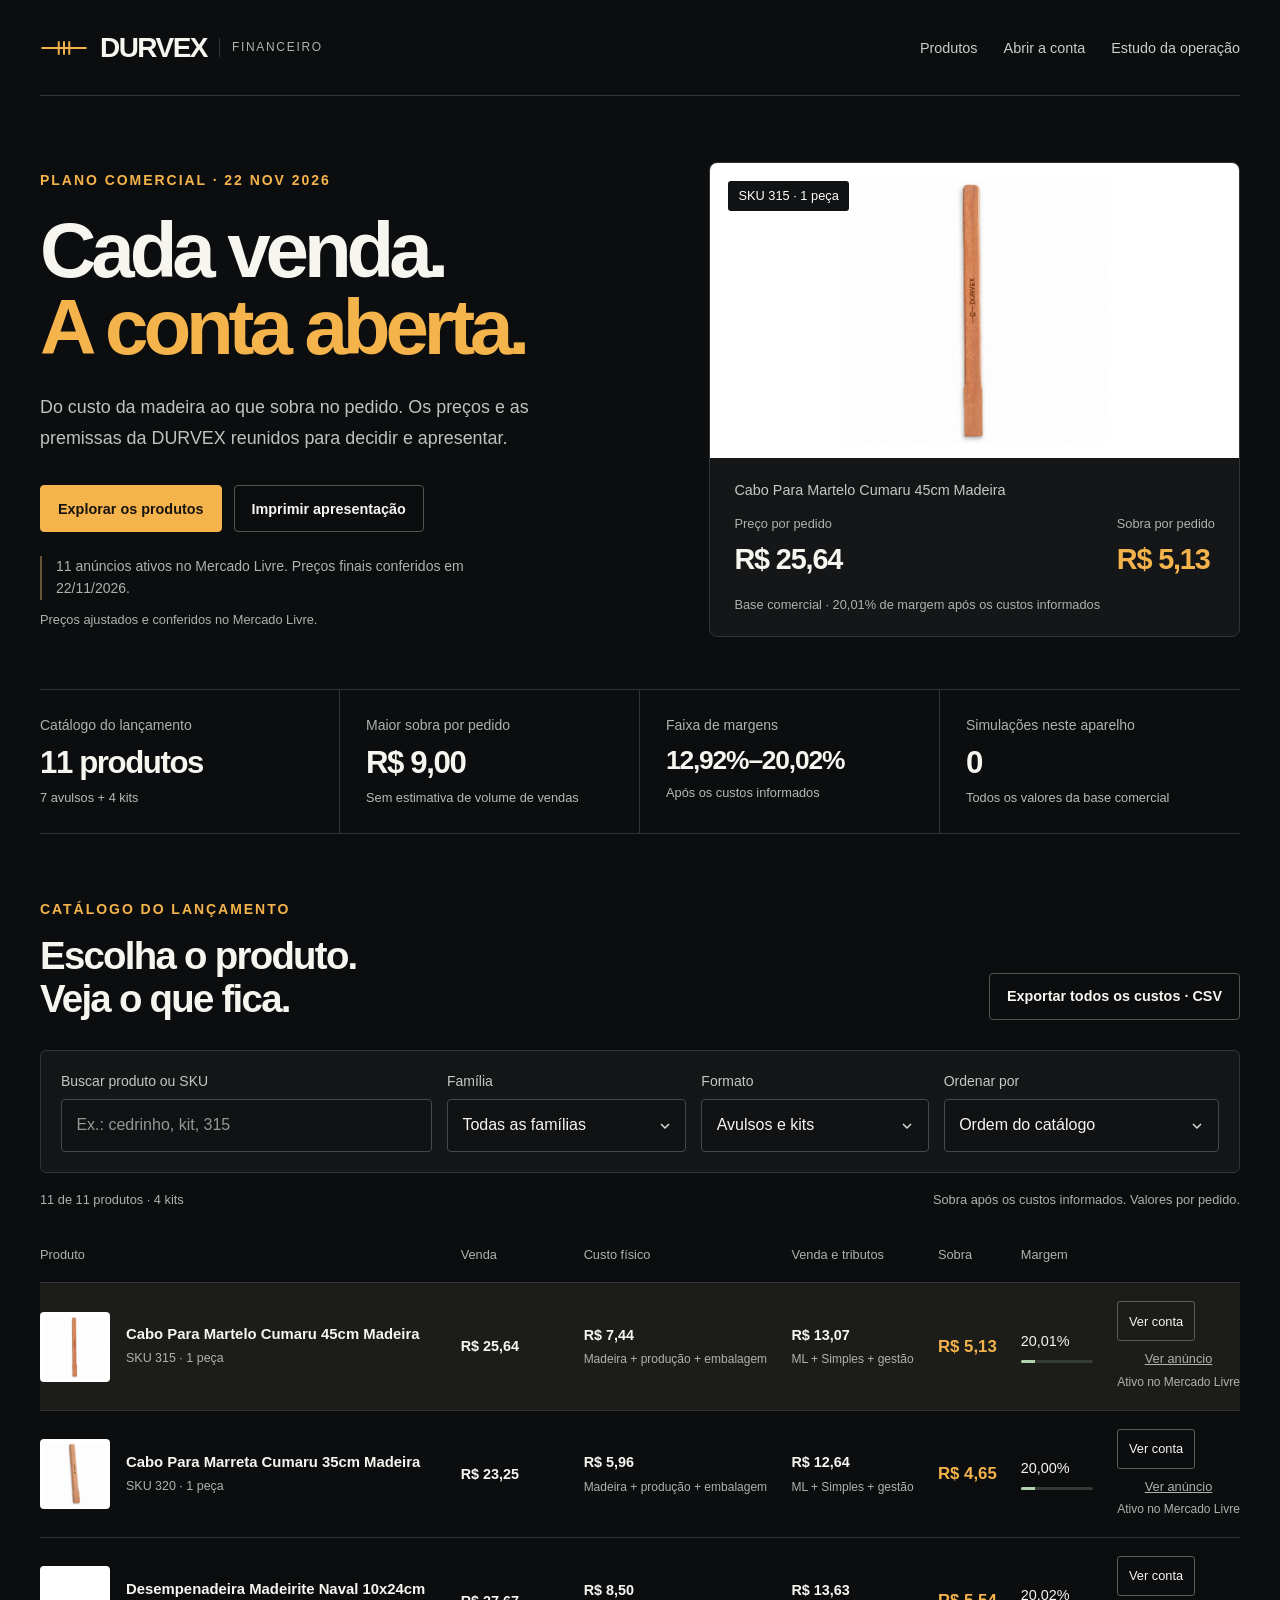
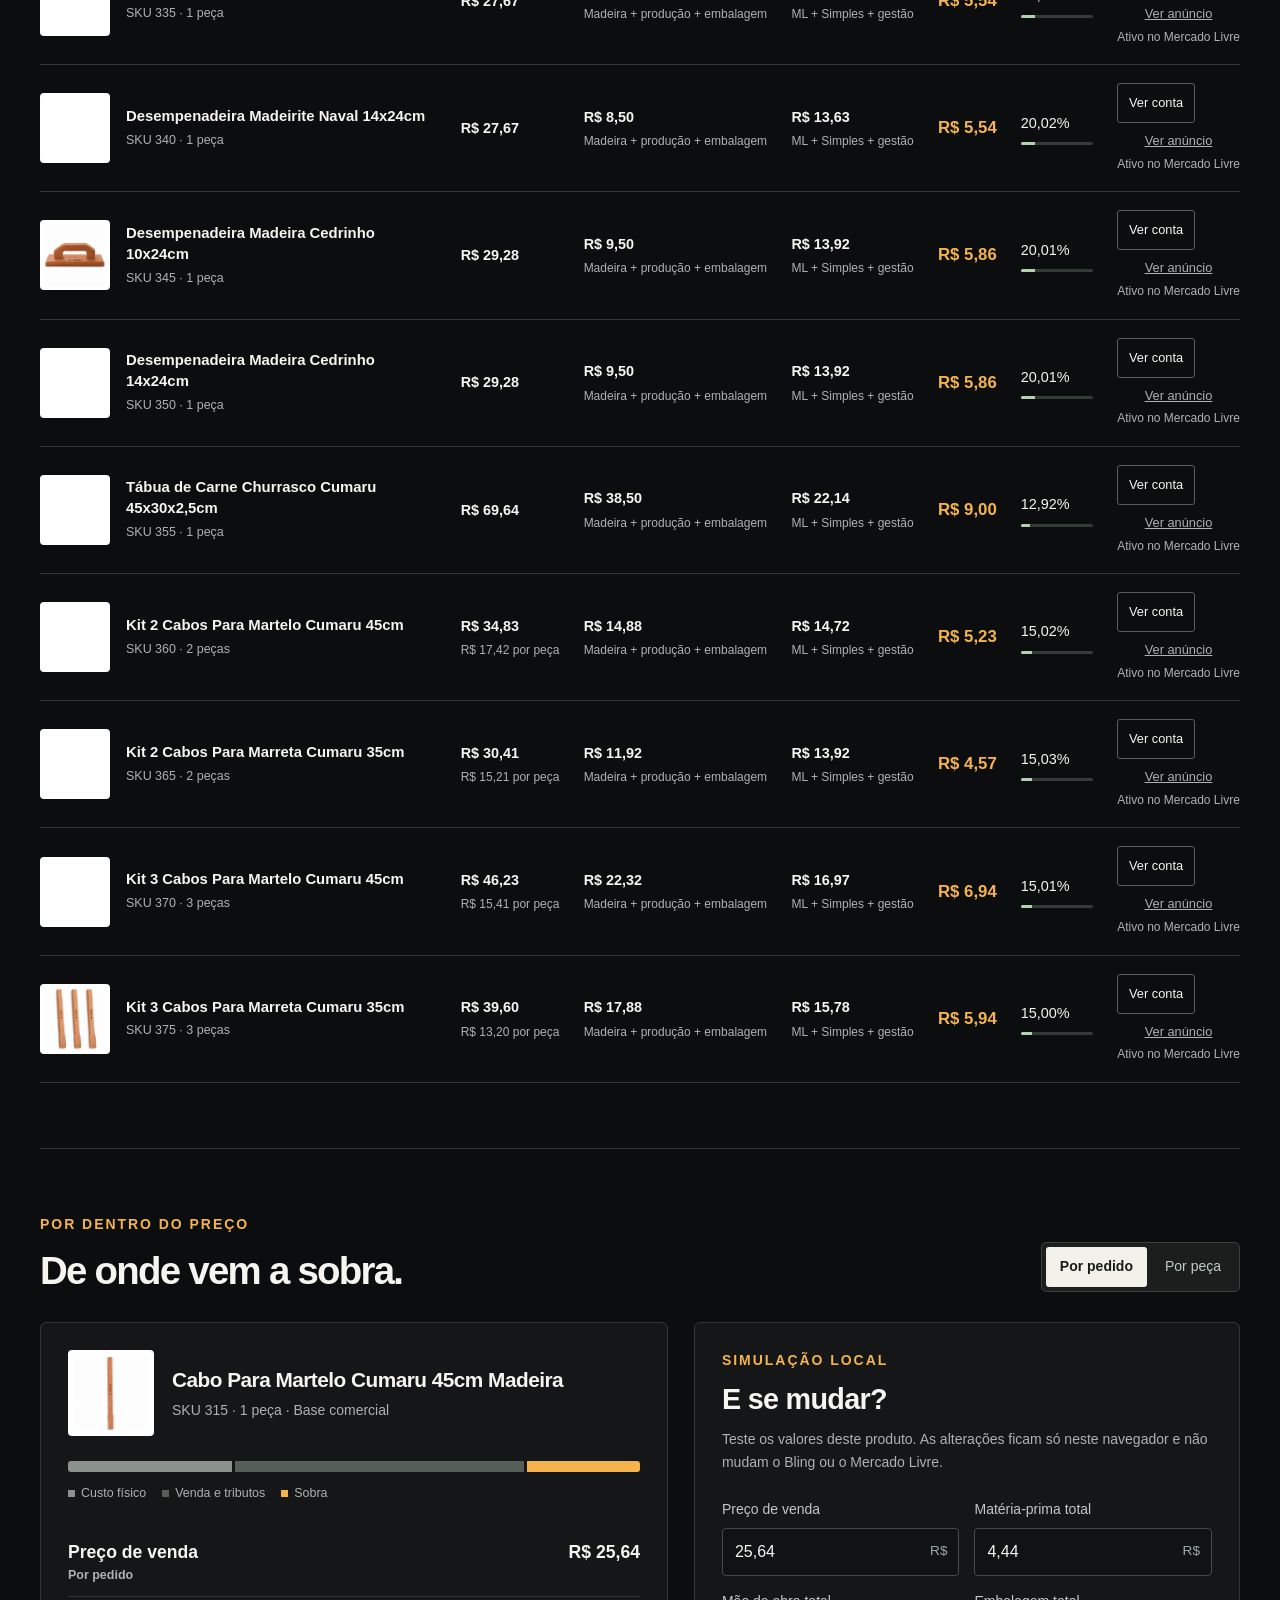
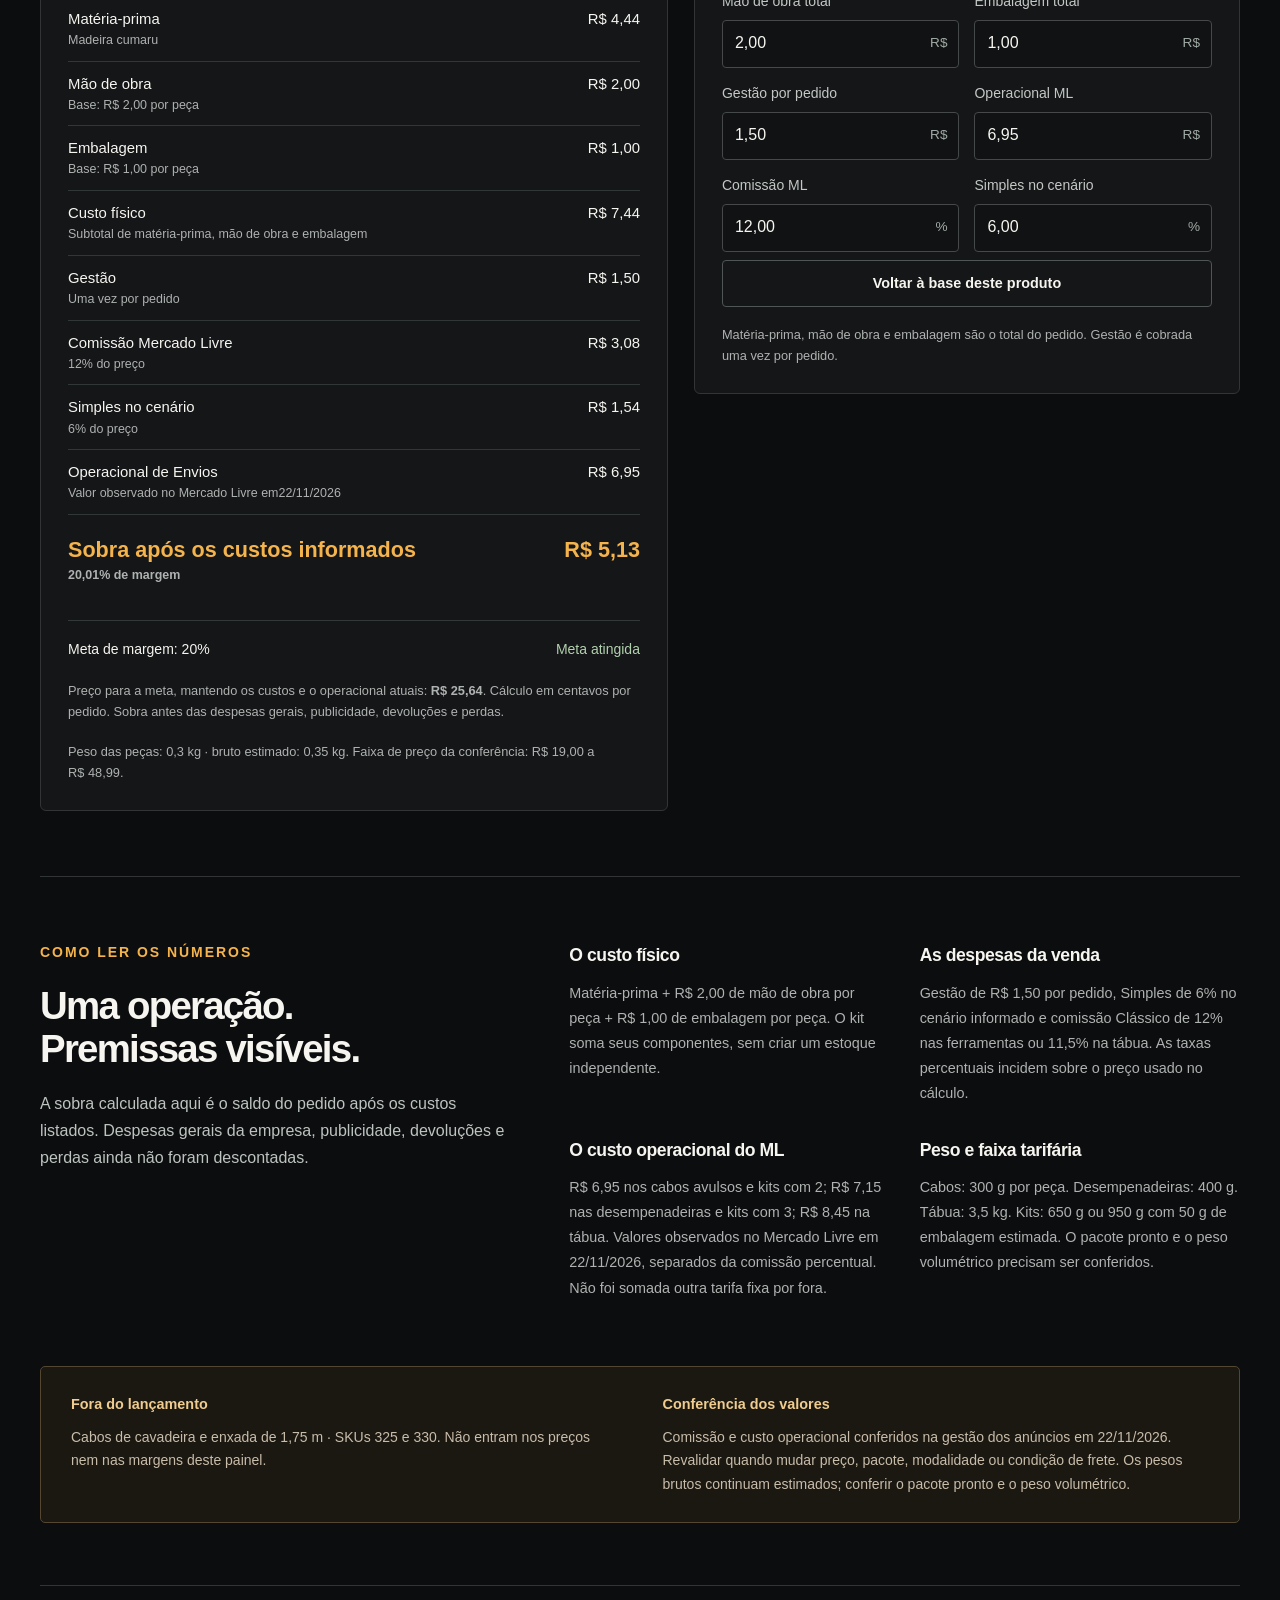
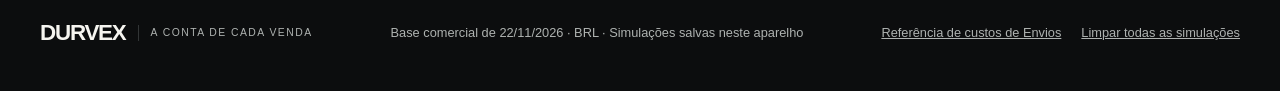
==== financeiro/index.html @ 97f87a41 "Adiciona apresentacao financeira DURVEX com custos e margens" ====
<!doctype html>
<html lang="pt-BR">
<head>
  <meta charset="utf-8">
  <meta name="viewport" content="width=device-width,initial-scale=1">
  <meta name="color-scheme" content="dark">
  <meta name="description" content="Preços, custos e margem por pedido da DURVEX. Compare o catálogo e simule cenários sem alterar os cadastros da operação.">
  <title>DURVEX · A conta de cada venda</title>
  <link rel="stylesheet" href="./financeiro.css">
  <script defer src="./dados.js"></script>
  <script defer src="./modelo.js"></script>
  <script defer src="./app.js"></script>
</head>
<body>
  <a class="skip" href="#catalogo">Ir para os produtos</a>
  <header class="topbar wrap">
    <a class="wordmark" href="./" aria-label="DURVEX, início do financeiro"><svg aria-hidden="true" viewBox="0 0 64 24"><path d="M2 12h60M25 3v18m7-18v18m7-18v18"/></svg>DURVEX<span>FINANCEIRO</span></a>
    <nav aria-label="Navegação"><a href="#catalogo">Produtos</a><a href="#analise">Abrir a conta</a><a href="../">Estudo da operação</a></nav>
  </header>
  <main class="wrap">
    <section class="hero" aria-labelledby="title">
      <div class="hero-copy"><p class="eyebrow">PLANO COMERCIAL · 22 NOV 2026</p><h1 id="title">Cada venda.<br><span>A conta aberta.</span></h1><p class="lead">Do custo da madeira ao que sobra no pedido. Os preços e as premissas da DURVEX reunidos para decidir e apresentar.</p><div class="hero-actions"><a class="button primary" href="#catalogo">Explorar os produtos</a><button class="button" id="print" type="button">Imprimir apresentação</button></div><p class="launch-state" id="launchState">Situação dos anúncios conforme a última conferência da operação.</p><p class="price-state" id="priceState"></p></div>
      <div class="featured" id="featured" aria-label="Resumo do produto selecionado"></div>
    </section>
    <section class="metrics" id="metrics" aria-label="Visão geral do catálogo"></section>
    <section id="catalogo" class="section-block" aria-labelledby="catalog-title">
      <div class="section-heading"><div><p class="eyebrow">CATÁLOGO DO LANÇAMENTO</p><h2 id="catalog-title">Escolha o produto.<br>Veja o que fica.</h2></div><button class="button" type="button" id="export">Exportar todos os custos · CSV</button></div>
      <div class="toolbar"><label class="search-field"><span>Buscar produto ou SKU</span><input type="search" id="search" placeholder="Ex.: cedrinho, kit, 315" autocomplete="off"></label><label><span>Família</span><select id="family"><option value="all">Todas as famílias</option><option value="cabos">Cabos</option><option value="desempenadeiras">Desempenadeiras</option><option value="tabuas">Tábuas</option></select></label><label><span>Formato</span><select id="kind"><option value="all">Avulsos e kits</option><option value="avulso">Avulsos</option><option value="kit2">Kits com 2</option><option value="kit3">Kits com 3</option></select></label><label><span>Ordenar por</span><select id="sort"><option value="sku">Ordem do catálogo</option><option value="profit-desc">Maior sobra por pedido</option><option value="margin-desc">Maior margem</option><option value="price-asc">Menor preço</option><option value="price-desc">Maior preço</option></select></label></div>
      <div class="list-caption"><p id="results" role="status"></p><p>Sobra após os custos informados. Valores por pedido.</p></div>
      <div class="table-wrap"><table class="product-table"><thead><tr><th scope="col">Produto</th><th scope="col">Venda</th><th scope="col">Custo físico</th><th scope="col">Venda e tributos</th><th scope="col">Sobra</th><th scope="col">Margem</th><th scope="col"><span class="sr-only">Ação</span></th></tr></thead><tbody id="productRows"></tbody></table><p class="empty" id="empty" hidden>Nenhum produto com esses filtros. Tente outra busca.</p></div>
    </section>
    <section id="analise" class="section-block analysis" aria-labelledby="analysis-title">
      <div class="section-heading"><div><p class="eyebrow">POR DENTRO DO PREÇO</p><h2 id="analysis-title">De onde vem a sobra.</h2></div><div class="segmented" role="group" aria-label="Base dos valores"><button id="basis-order" type="button" aria-pressed="true" data-basis="pedido">Por pedido</button><button id="basis-unit" type="button" aria-pressed="false" data-basis="peca">Por peça</button></div></div>
      <div class="analysis-grid"><div class="account-panel"><div id="productAnalysis"></div></div><aside class="scenario-panel" aria-labelledby="scenario-title"><div class="scenario-head"><p class="eyebrow">SIMULAÇÃO LOCAL</p><h3 id="scenario-title">E se mudar?</h3><p>Teste os valores deste produto. As alterações ficam só neste navegador e não mudam o Bling ou o Mercado Livre.</p></div><form id="scenarioForm" novalidate><div class="field-grid" id="scenarioFields"></div><p class="form-message" id="formMessage" role="status"></p><button type="button" class="button full" id="resetProduct">Voltar à base deste produto</button></form><p class="scenario-foot">Matéria-prima, mão de obra e embalagem são o total do pedido. Gestão é cobrada uma vez por pedido.</p></aside></div>
    </section>
    <section class="section-block assumptions" aria-labelledby="premissas-title"><div><p class="eyebrow">COMO LER OS NÚMEROS</p><h2 id="premissas-title">Uma operação.<br>Premissas visíveis.</h2><p class="lead small-lead">A sobra calculada aqui é o saldo do pedido após os custos listados. Despesas gerais da empresa, publicidade, devoluções e perdas ainda não foram descontadas.</p></div><div class="notes-grid"><article><h3>O custo físico</h3><p>Matéria-prima + R$ 2,00 de mão de obra por peça + R$ 1,00 de embalagem por peça. O kit soma seus componentes, sem criar um estoque independente.</p></article><article><h3>As despesas da venda</h3><p>Gestão de R$ 1,50 por pedido, Simples de 6% no cenário informado e comissão Clássico de 12% nas ferramentas ou 11,5% na tábua. As taxas percentuais incidem sobre o preço usado no cálculo.</p></article><article><h3>O custo operacional do ML</h3><p id="operationalNote">R$ 7,15 nos itens leves e kits; R$ 9,75 na tábua. São valores do cenário de precificação, não uma cotação do anúncio em tempo real. Não foi somada outra tarifa fixa histórica por fora.</p></article><article><h3>Peso e faixa tarifária</h3><p>Cabos: 300 g por peça. Desempenadeiras: 400 g. Tábua: 3,5 kg. Kits: 650 g ou 950 g com 50 g de embalagem estimada. O pacote pronto e o peso volumétrico precisam ser conferidos.</p></article></div></section>
    <section class="scope-note"><div><strong>Fora do lançamento</strong><p>Cabos de cavadeira e enxada de 1,75 m · SKUs 325 e 330. Não entram nos preços nem nas margens deste painel.</p></div><div><strong>Conferência dos valores</strong><p id="feeCheckNote">Substituir as premissas de comissão e Envios pelos valores efetivamente mostrados em cada anúncio. A base dos avulsos leves mantém a faixa conservadora de 0,5 a 1 kg.</p></div></section>
    <section class="print-only"><h2>Custos completos por pedido</h2><p id="printSubtitle"></p><div id="printTable"></div><p>Simples 6% é premissa da operação. Comissões e custo operacional dependem da categoria, preço, peso e modalidade reais. Sobra antes de despesas gerais, Ads, devoluções e perdas. Sem projeção de volume de vendas.</p></section>
    <footer class="footer"><div class="wordmark">DURVEX <span>A CONTA DE CADA VENDA</span></div><p>Base comercial de 22/11/2026 · BRL · Simulações salvas neste aparelho</p><div><a href="https://www.mercadolivre.com.br/ajuda/custos-envio-reputacao-verde-sem-reputacao_48392" target="_blank" rel="noopener noreferrer">Referência de custos de Envios</a><button type="button" id="resetAll">Limpar todas as simulações</button></div></footer>
  </main>
  <div class="toast" id="toast" role="status"></div>
  <noscript><p class="noscript">Ative o JavaScript para explorar a conta dos produtos. A base também está disponível em <a href="./dados.json">dados.json</a>.</p></noscript>
</body>
</html>
---- financeiro/financeiro.css ----
@charset "UTF-8";
:root{color-scheme:dark;--bg:#0c0d0e;--panel:#141617;--panel-2:#1b1d1e;--line:#323536;--muted:#aeb2b0;--text:#f6f5f0;--amber:#f5b34c;--green:#b2d1ae;--red:#f3a49a;font-family:Inter,Aptos,"Segoe UI",sans-serif;font-size:16px;font-synthesis:none;scroll-behavior:smooth;scroll-padding-top:28px}*{box-sizing:border-box}body{margin:0;background:var(--bg);color:var(--text);line-height:1.55}button,input,select{font:inherit}button,a,input,select{touch-action:manipulation}button,a{ -webkit-tap-highlight-color:transparent}button{cursor:pointer}a{color:inherit}button:focus-visible,a:focus-visible,input:focus-visible,select:focus-visible{outline:3px solid var(--amber);outline-offset:4px}button:disabled{opacity:.5;cursor:default}img{max-width:100%;display:block}h1,h2,h3,p{margin:0}h2{font-size:clamp(1.8rem,3vw,2.9rem);font-weight:600;line-height:1.12;letter-spacing:-.045em}h3{font-size:1.1rem;font-weight:600;letter-spacing:-.025em}button{border:0;color:inherit}input,select{min-width:0;width:100%;border:1px solid #45494a;background:#101213;border-radius:4px;color:var(--text);padding:.8rem .9rem;min-height:48px}input::placeholder{color:#929997}select{appearance:none;background-image:url("data:image/svg+xml,%3Csvg xmlns='http://www.w3.org/2000/svg' viewBox='0 0 16 16'%3E%3Cpath d='m4 6 4 4 4-4' fill='none' stroke='%23d9dcda' stroke-width='1.5'/%3E%3C/svg%3E");background-position:right .8rem center;background-size:16px;background-repeat:no-repeat;padding-right:2.2rem}input[aria-invalid=true]{border-color:var(--red)}label>span{display:block;font-size:.875rem;color:#c3c8c5;margin-bottom:.45rem}.wrap{width:min(1320px,calc(100% - 80px));margin-inline:auto}.topbar{display:flex;align-items:center;justify-content:space-between;gap:30px;padding:26px 0;border-bottom:1px solid var(--line)}.wordmark{display:flex;align-items:center;gap:12px;font-size:1.75rem;font-weight:800;letter-spacing:-.055em;text-decoration:none;white-space:nowrap}.wordmark svg{width:48px;height:24px;fill:none;stroke:var(--amber);stroke-width:2.6}.wordmark>span{font-size:.75rem;letter-spacing:.14em;font-weight:500;color:var(--muted);padding-left:12px;border-left:1px solid var(--line)}nav{display:flex;gap:26px}nav a{font-size:.9rem;text-decoration:none;color:#c9cecb}nav a:hover{color:var(--amber)}.hero{display:grid;grid-template-columns:1.13fr 1fr;gap:70px;align-items:center;padding:66px 0 52px}.eyebrow{font-size:.875rem;letter-spacing:.14em;font-weight:600;color:var(--amber);margin-bottom:20px}h1{font-size:clamp(3.3rem,6.1vw,5.25rem);letter-spacing:-.065em;line-height:.99;font-weight:600}h1 span{color:var(--amber)}.lead{font-size:1.12rem;line-height:1.7;color:#bdc4c0;max-width:540px;margin-top:26px}.hero-actions{display:flex;gap:12px;flex-wrap:wrap;margin-top:32px}.button{display:inline-flex;justify-content:center;align-items:center;gap:8px;min-height:47px;padding:11px 17px;background:transparent;color:var(--text);border:1px solid #505654;border-radius:4px;text-decoration:none;font-size:.9rem;font-weight:600;text-align:center}.button:hover{background:#252a28;border-color:#8b9690}.button.primary{color:#181510;background:var(--amber);border-color:var(--amber)}.button.primary:hover{background:#ffc76f}.button.full{width:100%}.launch-state{font-size:.875rem;color:var(--muted);max-width:490px;margin-top:24px;padding-left:14px;border-left:2px solid #665338}.featured{position:relative;min-width:0;background:var(--panel);border:1px solid var(--line);border-radius:8px;overflow:hidden}.feature-picture{height:295px;background:#fff;display:flex;justify-content:center;position:relative}.feature-picture img{width:100%;height:100%;object-fit:contain;padding:15px}.feature-badge{position:absolute;left:18px;top:18px;z-index:1;background:#101213;color:#fff;padding:5px 10px;font-size:.8rem;border-radius:3px}.feature-caption{padding:21px 24px}.feature-caption>p{font-size:.9rem;color:#c3cac6;margin-bottom:12px}.feature-amounts{display:flex;align-items:end;justify-content:space-between;gap:15px}.feature-amounts span{display:block;font-size:.8rem;color:var(--muted);margin-bottom:3px}.feature-amounts strong{font-size:1.8rem;letter-spacing:-.04em;font-weight:600;font-variant-numeric:tabular-nums}.feature-amounts .accent{color:var(--amber)}.feature-caption .mini-copy{margin-top:14px;margin-bottom:0;font-size:.8rem;color:var(--muted)}.metrics{display:grid;grid-template-columns:repeat(4,1fr);border-block:1px solid var(--line)}.metric{padding:25px 26px;border-right:1px solid var(--line)}.metric:first-child{padding-left:0}.metric:last-child{border:0}.metric-label{font-size:.875rem;color:var(--muted);margin-bottom:9px}.metric-value{font-size:1.95rem;font-weight:550;line-height:1.1;letter-spacing:-.045em;font-variant-numeric:tabular-nums}.metric-note{font-size:.8rem;color:#b4bcb7;margin-top:8px}.section-block{padding:65px 0}.section-heading{display:flex;justify-content:space-between;align-items:end;gap:25px;margin-bottom:30px}.section-heading .eyebrow{margin-bottom:13px}.toolbar{display:grid;grid-template-columns:1.55fr 1fr .95fr 1.15fr;gap:15px;padding:20px;background:var(--panel);border:1px solid var(--line);border-radius:6px}.list-caption{display:flex;justify-content:space-between;gap:20px;font-size:.8rem;color:var(--muted);padding:17px 0}.product-table{width:100%;border-collapse:collapse;text-align:left;font-size:.9rem}.product-table thead{color:var(--muted);font-weight:500;font-size:.8rem}.product-table th,.product-table td{padding:18px 12px;border-bottom:1px solid var(--line);font-weight:400;vertical-align:middle}.product-table th:first-child,.product-table td:first-child{padding-left:0}.product-table td:last-child,.product-table th:last-child{padding-right:0}.product-table tbody tr{transition:background .15s}.product-table tbody tr.selected{background:#1c1d18}.product-table tbody tr:hover{background:#1b1e1d}.product-cell{display:flex;align-items:center;gap:16px;min-width:245px}.product-thumb{width:70px;height:70px;flex:0 0 70px;background:white;border-radius:4px;object-fit:contain;padding:4px}.product-name{font-weight:550;line-height:1.4;max-width:310px;font-size:.93rem}.meta{font-size:.78rem;color:var(--muted);margin-top:4px}.tag{display:inline-block;color:var(--amber);font-size:.72rem;letter-spacing:.04em;background:#3a2d18;padding:1px 5px;border-radius:2px;margin-left:5px}.money{white-space:nowrap;font-variant-numeric:tabular-nums;font-weight:550}.value-note{display:block;color:var(--muted);font-size:.75rem;margin-top:4px;white-space:nowrap}.profit{color:var(--amber);font-size:1.05rem;font-weight:650}.negative{color:var(--red)!important}.margin-value{font-variant-numeric:tabular-nums}.margin-track{width:72px;height:3px;background:#343a36;margin-top:8px;border-radius:5px;overflow:hidden}.margin-track i{display:block;height:100%;background:var(--green)}.row-button{padding:8px 11px;min-height:40px;background:transparent;border:1px solid #56605a;border-radius:3px;font-size:.8rem;white-space:nowrap}.row-button:hover{color:var(--amber);border-color:var(--amber)}.empty{text-align:center;color:var(--muted);padding:50px}.analysis{border-top:1px solid var(--line)}.segmented{display:flex;gap:4px;background:#1b1e1d;border:1px solid #39413c;padding:4px;border-radius:5px}.segmented button{padding:9px 14px;background:transparent;border-radius:3px;color:#c2cbc4;font-size:.875rem}.segmented button[aria-pressed=true]{background:#f2f1e9;color:#181b18;font-weight:650}.analysis-grid{display:grid;grid-template-columns:1.15fr 1fr;gap:26px;align-items:start}.account-panel,.scenario-panel{border:1px solid var(--line);border-radius:6px;background:var(--panel);padding:27px;min-width:0}.analysis-product{display:flex;gap:18px;align-items:center;margin-bottom:25px}.analysis-product img{width:86px;height:86px;object-fit:contain;padding:5px;background:white;border-radius:4px;flex:0 0 86px}.analysis-product h3{font-size:1.3rem}.analysis-product .meta{font-size:.875rem}.cash-bar{display:flex;gap:3px;overflow:hidden;height:11px;border-radius:3px;margin:22px 0 12px}.cash-bar>i{display:block;min-width:0}.cash-legend{display:flex;flex-wrap:wrap;gap:16px;color:var(--muted);font-size:.78rem;margin-bottom:25px}.cash-legend span::before{content:"";display:inline-block;width:7px;height:7px;background:var(--legend);margin-right:6px}.ledger{width:100%;border-collapse:collapse;font-size:.93rem}.ledger th,.ledger td{border-bottom:1px solid #303735;padding:11px 0;text-align:left;font-weight:400;vertical-align:top}.ledger td{text-align:right;font-variant-numeric:tabular-nums;white-space:nowrap;padding-left:16px}.ledger small{display:block;color:var(--muted);font-size:.78rem;line-height:1.5}.ledger .ledger-total th,.ledger .ledger-total td{font-size:1.35rem;font-weight:600;color:var(--amber);padding-top:18px;border:0}.ledger .ledger-price th,.ledger .ledger-price td{font-weight:650;font-size:1.1rem}.account-foot{font-size:.8rem;line-height:1.65;color:var(--muted);margin-top:19px}.target-row{display:flex;gap:10px;justify-content:space-between;align-items:center;border-top:1px solid #323936;margin-top:24px;padding-top:18px;font-size:.875rem}.target-status{color:var(--green)}.scenario-head>p:not(.eyebrow){font-size:.875rem;color:var(--muted);line-height:1.65;margin-top:12px}.scenario-head h3{font-size:1.8rem;line-height:1.1}.scenario-head .eyebrow{margin-bottom:13px}.field-grid{display:grid;grid-template-columns:1fr 1fr;gap:15px;margin-top:25px}.field-grid input{padding:.65rem .75rem;font-variant-numeric:tabular-nums}.field-unit{position:relative}.field-unit b{position:absolute;right:12px;top:12px;color:#a1aba5;font-size:.85rem;font-weight:400;pointer-events:none}.field-unit input{padding-right:35px}.form-message{font-size:.8rem;color:var(--amber);margin:16px 0;line-height:1.65}.form-message:empty{margin:8px 0}.scenario-foot{font-size:.8rem;color:var(--muted);line-height:1.65;margin-top:17px}.assumptions{display:grid;grid-template-columns:.9fr 1.3fr;gap:65px;border-top:1px solid var(--line)}.small-lead{font-size:1rem;margin-top:20px}.notes-grid{display:grid;grid-template-columns:1fr 1fr;gap:30px}.notes-grid p{color:var(--muted);font-size:.9rem;line-height:1.75;margin-top:11px}.scope-note{display:grid;grid-template-columns:1fr 1fr;gap:45px;padding:25px 30px;border:1px solid #544731;border-radius:5px;background:#1b1811}.scope-note strong{font-size:.9rem;color:#f0cc8e;font-weight:600}.scope-note p{font-size:.875rem;color:#c8bcaa;line-height:1.7;margin-top:9px}.footer{border-top:1px solid var(--line);margin-top:62px;padding:30px 0 40px;color:var(--muted);font-size:.8rem;display:flex;flex-wrap:wrap;align-items:center;justify-content:space-between;gap:20px}.footer .wordmark{font-size:1.4rem;color:var(--text)}.footer .wordmark span{font-size:.65rem}.footer>div:last-child{display:flex;gap:20px}.footer button{background:transparent;color:var(--muted);text-decoration:underline;font-size:.8rem;padding:0}.footer a:hover,.footer button:hover{color:var(--text)}.toast{position:fixed;bottom:25px;left:50%;transform:translateX(-50%);padding:12px 18px;background:#f1e7d2;color:#221c12;border-radius:5px;box-shadow:0 5px 30px #0005;font-size:.875rem;max-width:min(500px,90vw);z-index:30;opacity:0;pointer-events:none;transition:opacity .2s}.toast.visible{opacity:1}.sr-only,.skip{position:absolute;width:1px;height:1px;padding:0;overflow:hidden;clip:rect(0,0,0,0);white-space:nowrap}.skip:focus{position:fixed;top:10px;left:10px;clip:auto;width:auto;height:auto;padding:12px 18px;background:var(--amber);color:black;z-index:50}.print-only{display:none}.noscript{padding:25px;background:#392d17;color:white}html.presentation .hero-copy h1{font-size:5rem}[hidden]{display:none!important}
@media(min-width:1600px){.hero{gap:110px}}
@media screen and (min-width:761px){.table-wrap{overflow-x:auto}.product-table{min-width:940px}}
@media screen{.metric-value{overflow-wrap:anywhere}.metric:nth-child(3) .metric-value{font-size:clamp(1.15rem,2.4vw,1.65rem)}}
@media(max-width:1050px){.wrap{width:calc(100% - 40px)}.topbar nav{gap:16px}.hero{gap:35px;padding-top:45px}.hero h1{font-size:3.8rem}.toolbar{grid-template-columns:1.4fr 1fr 1fr}.toolbar label:last-child{grid-column:1/-1}.product-table th,.product-table td{padding:16px 8px}.product-cell{gap:10px;min-width:210px}.product-thumb{width:56px;height:56px;flex-basis:56px}.product-name{font-size:.85rem}.account-panel,.scenario-panel{padding:21px}.assumptions{gap:35px}.notes-grid{gap:24px}.footer .wordmark span{display:none}}
@media(max-width:760px){.wrap{width:calc(100% - 28px)}.topbar{align-items:start;padding:20px 0;gap:16px}.wordmark{font-size:1.5rem;gap:8px}.wordmark svg{width:35px}.wordmark>span{display:none}.topbar nav{flex-direction:column;gap:5px;text-align:right}.topbar nav a{font-size:.8rem}.topbar nav a:first-child{display:none}.hero{grid-template-columns:1fr;gap:30px;padding:36px 0}.hero h1{font-size:clamp(2.6rem,11vw,3.6rem)}.hero .eyebrow{font-size:.8rem}.lead{font-size:1rem;max-width:600px}.hero-actions{margin-top:23px}.launch-state{margin-top:20px}.feature-picture{height:245px}.feature-caption{padding:18px 20px}.metrics{grid-template-columns:1fr 1fr}.metric{padding:20px 15px!important;border-bottom:1px solid var(--line)}.metric:nth-child(2){border-right:0}.metric:nth-child(3),.metric:nth-child(4){border-bottom:0}.metric-value{font-size:1.6rem}.metric-label{font-size:.8rem}.section-block{padding:43px 0}.section-heading{align-items:start;flex-direction:column;gap:20px}.section-heading h2{font-size:2rem}.section-heading .button{width:100%}.toolbar{grid-template-columns:1fr 1fr;gap:12px;padding:14px}.toolbar .search-field{grid-column:1/-1}.toolbar label:last-child{grid-column:auto}.toolbar select{font-size:.875rem}.list-caption{flex-direction:column;gap:4px}.product-table,.product-table tbody{display:block}.product-table thead{position:absolute;width:1px;height:1px;overflow:hidden;clip:rect(0,0,0,0)}.product-table tr{display:grid;grid-template-columns:repeat(2,minmax(0,1fr));gap:14px 18px;padding:18px;border:1px solid var(--line);border-radius:5px;margin-bottom:14px;background:var(--panel)}.product-table tr.selected{border-color:#9b7d46}.product-table th,.product-table td{display:block;padding:0!important;border:0;text-align:left}.product-table th:first-child,.product-table td:last-child{grid-column:1/-1}.product-table td::before{content:attr(data-label);display:block;font-size:.78rem;color:var(--muted);margin-bottom:3px}.product-table td:last-child::before{display:none}.product-cell{gap:14px;min-width:0}.product-thumb{width:68px;height:68px;flex-basis:68px}.product-name{max-width:none;font-size:.95rem}.row-button{width:100%;min-height:43px;font-size:.875rem}.profit{font-size:1.15rem}.margin-track{width:90px}.value-note{white-space:normal}.analysis-grid{grid-template-columns:1fr;gap:20px}.analysis .section-heading{gap:20px}.analysis .segmented{width:100%}.segmented button{flex:1}.analysis-product h3{font-size:1.15rem}.analysis-product img{width:72px;height:72px;flex-basis:72px}.account-panel,.scenario-panel{padding:20px}.ledger{font-size:.875rem}.ledger small{font-size:.75rem}.ledger .ledger-total th,.ledger .ledger-total td{font-size:1.25rem}.target-row{align-items:start}.assumptions{grid-template-columns:1fr;gap:32px}.notes-grid{grid-template-columns:1fr;gap:25px}.scope-note{grid-template-columns:1fr;gap:22px;padding:20px}.footer{margin-top:43px;align-items:start;flex-direction:column}.footer>div:last-child{flex-direction:column;align-items:start;gap:12px}.footer .wordmark span{display:block}.footer .wordmark{font-size:1.3rem}.field-grid{gap:14px}.field-grid label>span{font-size:.8rem}input{font-size:16px}}
@media(prefers-reduced-motion:reduce){:root{scroll-behavior:auto}*,*::before,*::after{transition:none!important}}
@media print{@page{size:A4 landscape;margin:12mm}*{-webkit-print-color-adjust:exact;print-color-adjust:exact}body{color:#161a16;background:white;font-size:11pt}.wrap{width:100%}.topbar{padding:0 0 12px;border-color:#bbb}.topbar nav,.hero-actions,.toolbar,.product-table,.list-caption,.table-wrap,.scenario-panel,.analysis,.toast,.footer>div:last-child{display:none!important}.wordmark{color:#111}.wordmark>span{display:block;color:#555}.hero{grid-template-columns:1fr;padding:22px 0;gap:0}.hero h1{font-size:38pt;color:#111}.hero h1 span{color:#98601b}.hero .lead{font-size:12pt;max-width:none;margin-top:12px}.hero .featured{display:none}.eyebrow{color:#865411;font-size:9pt;margin-bottom:10px}.launch-state{font-size:9pt;color:#333;max-width:none;margin-top:12px}.metrics{margin-bottom:18px;border-color:#aaa}.metric{padding:13px 16px!important;border-color:#aaa}.metric-value{font-size:19pt;color:#111}.metric-label,.metric-note{color:#444;font-size:9pt}.section-block{padding:15px 0}.section-heading{margin:0}.section-heading h2{font-size:20pt}.section-heading .eyebrow{margin-bottom:7px}#catalogo .section-heading{display:none}.assumptions{display:block;border:0;padding:20px 0;break-before:page}.assumptions h2{font-size:22pt}.assumptions .lead{font-size:11pt;color:#333;max-width:none}.notes-grid{margin-top:18px;display:grid;grid-template-columns:1fr 1fr;gap:18px 35px}.notes-grid p{font-size:10pt;color:#333}.notes-grid h3{font-size:11pt}.scope-note{background:white;border-color:#aaa;padding:15px;gap:25px}.scope-note strong{color:#111}.scope-note p{color:#444;font-size:10pt}.print-only{display:block;break-before:page;margin:15px 0}.print-only h2{font-size:20pt;margin-bottom:10px}.print-only p{font-size:9pt;color:#444;margin:9px 0}.print-only table{width:100%;border-collapse:collapse;font-size:8.5pt}.print-only th,.print-only td{padding:9px 5px;border-bottom:1px solid #bbb;text-align:right;font-variant-numeric:tabular-nums}.print-only th:first-child,.print-only td:first-child{text-align:left}.print-only thead{background:#ecebe7}.print-only tr{break-inside:avoid}.footer{margin-top:20px;padding:15px 0;color:#444;border-color:#aaa}.footer .wordmark{color:#111}.footer .wordmark span{color:#444}}

.listing-link{display:block;text-align:center;font-size:.8rem;color:var(--muted);margin-top:8px}.listing-link:hover{color:var(--amber)}
@media print{.listing-link{display:none}}

.listing-state{display:block;color:var(--muted);font-size:.75rem;line-height:1.45;text-align:center;margin-top:5px}

.price-state{font-size:.8rem;color:var(--muted);margin-top:10px;max-width:490px}
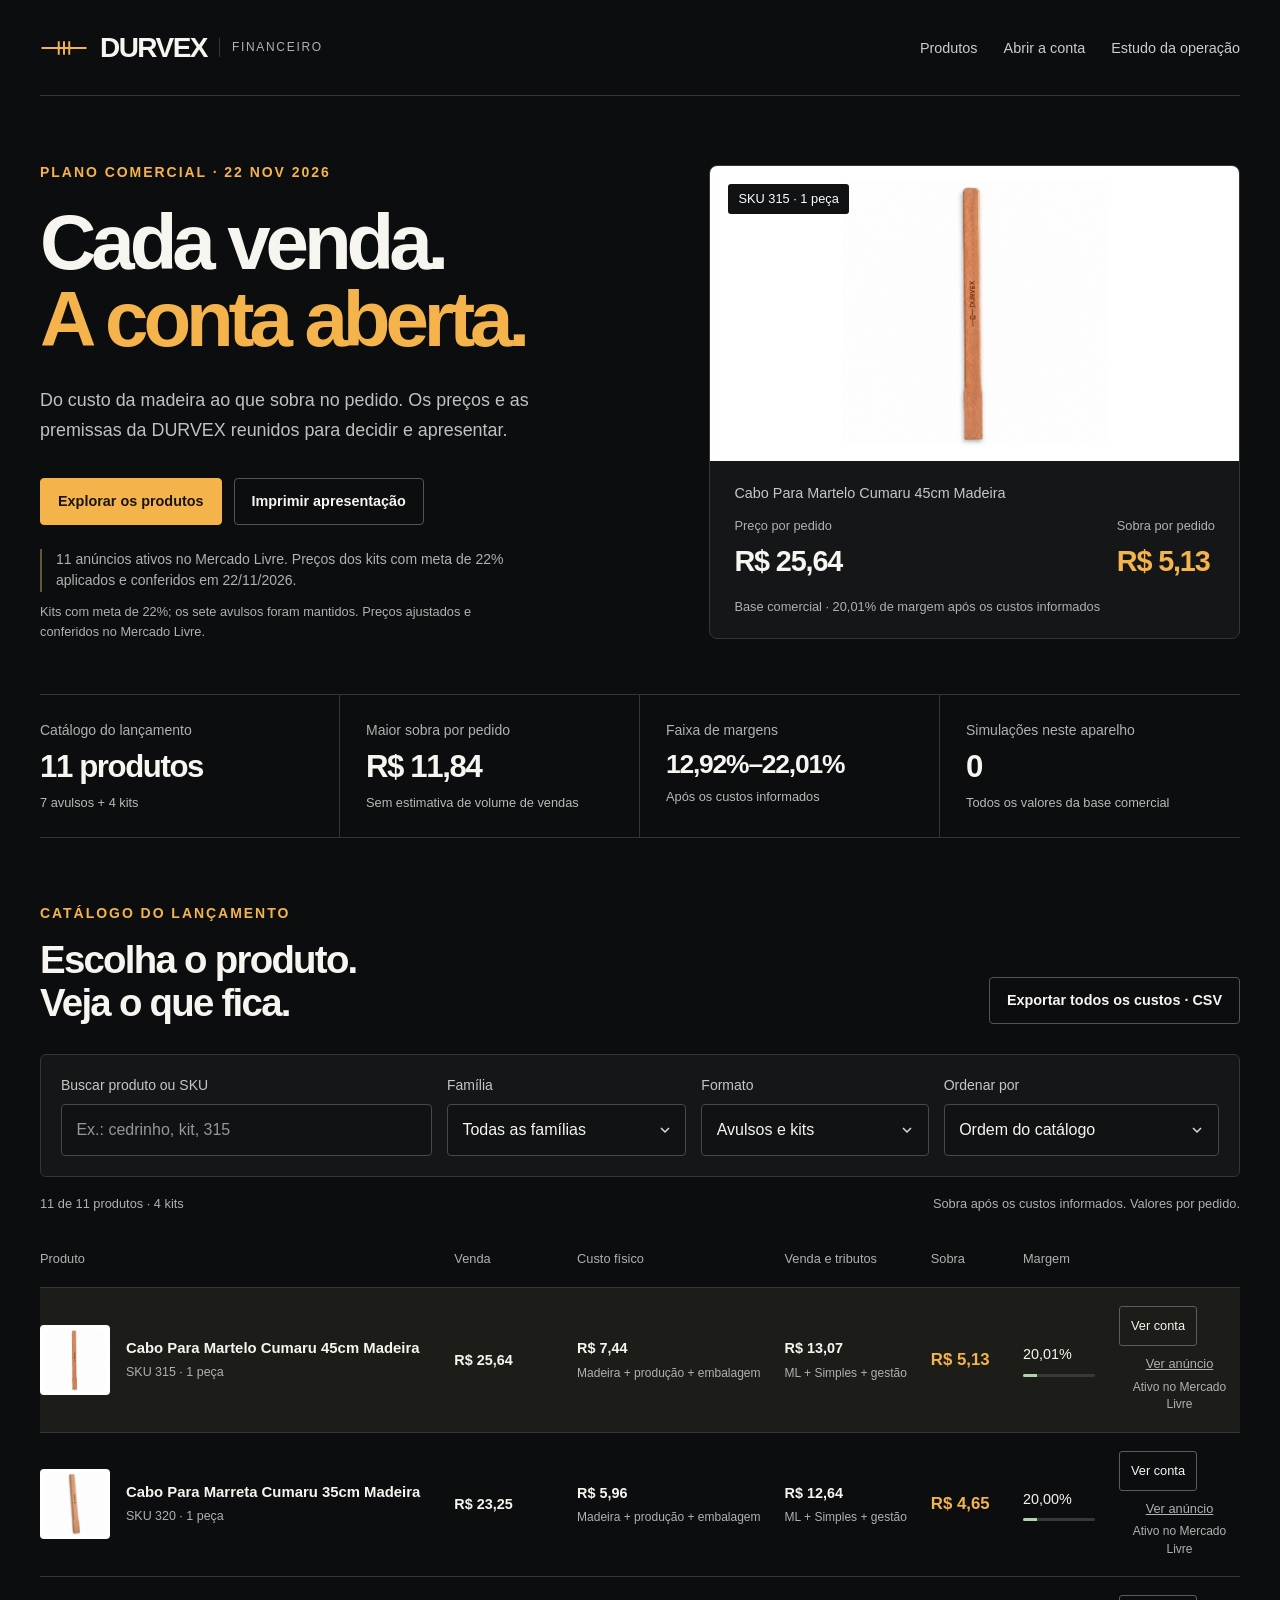
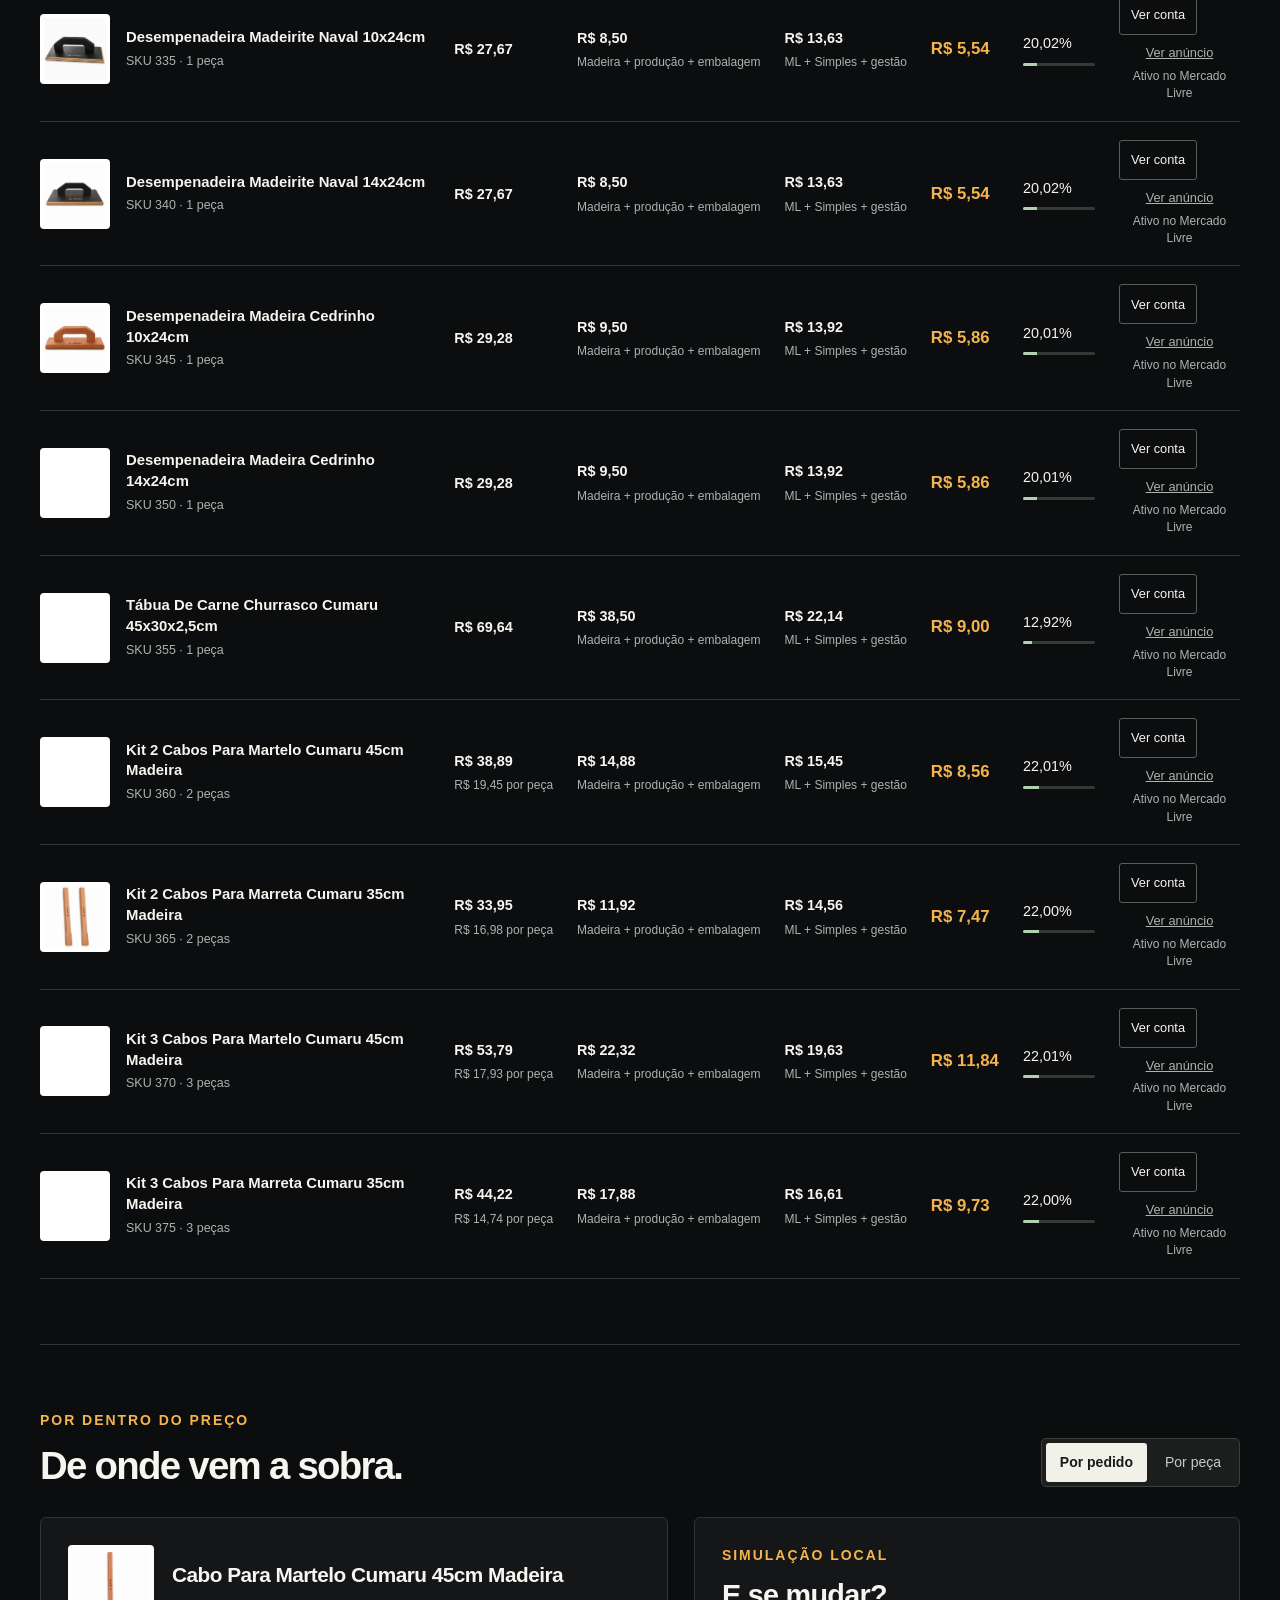
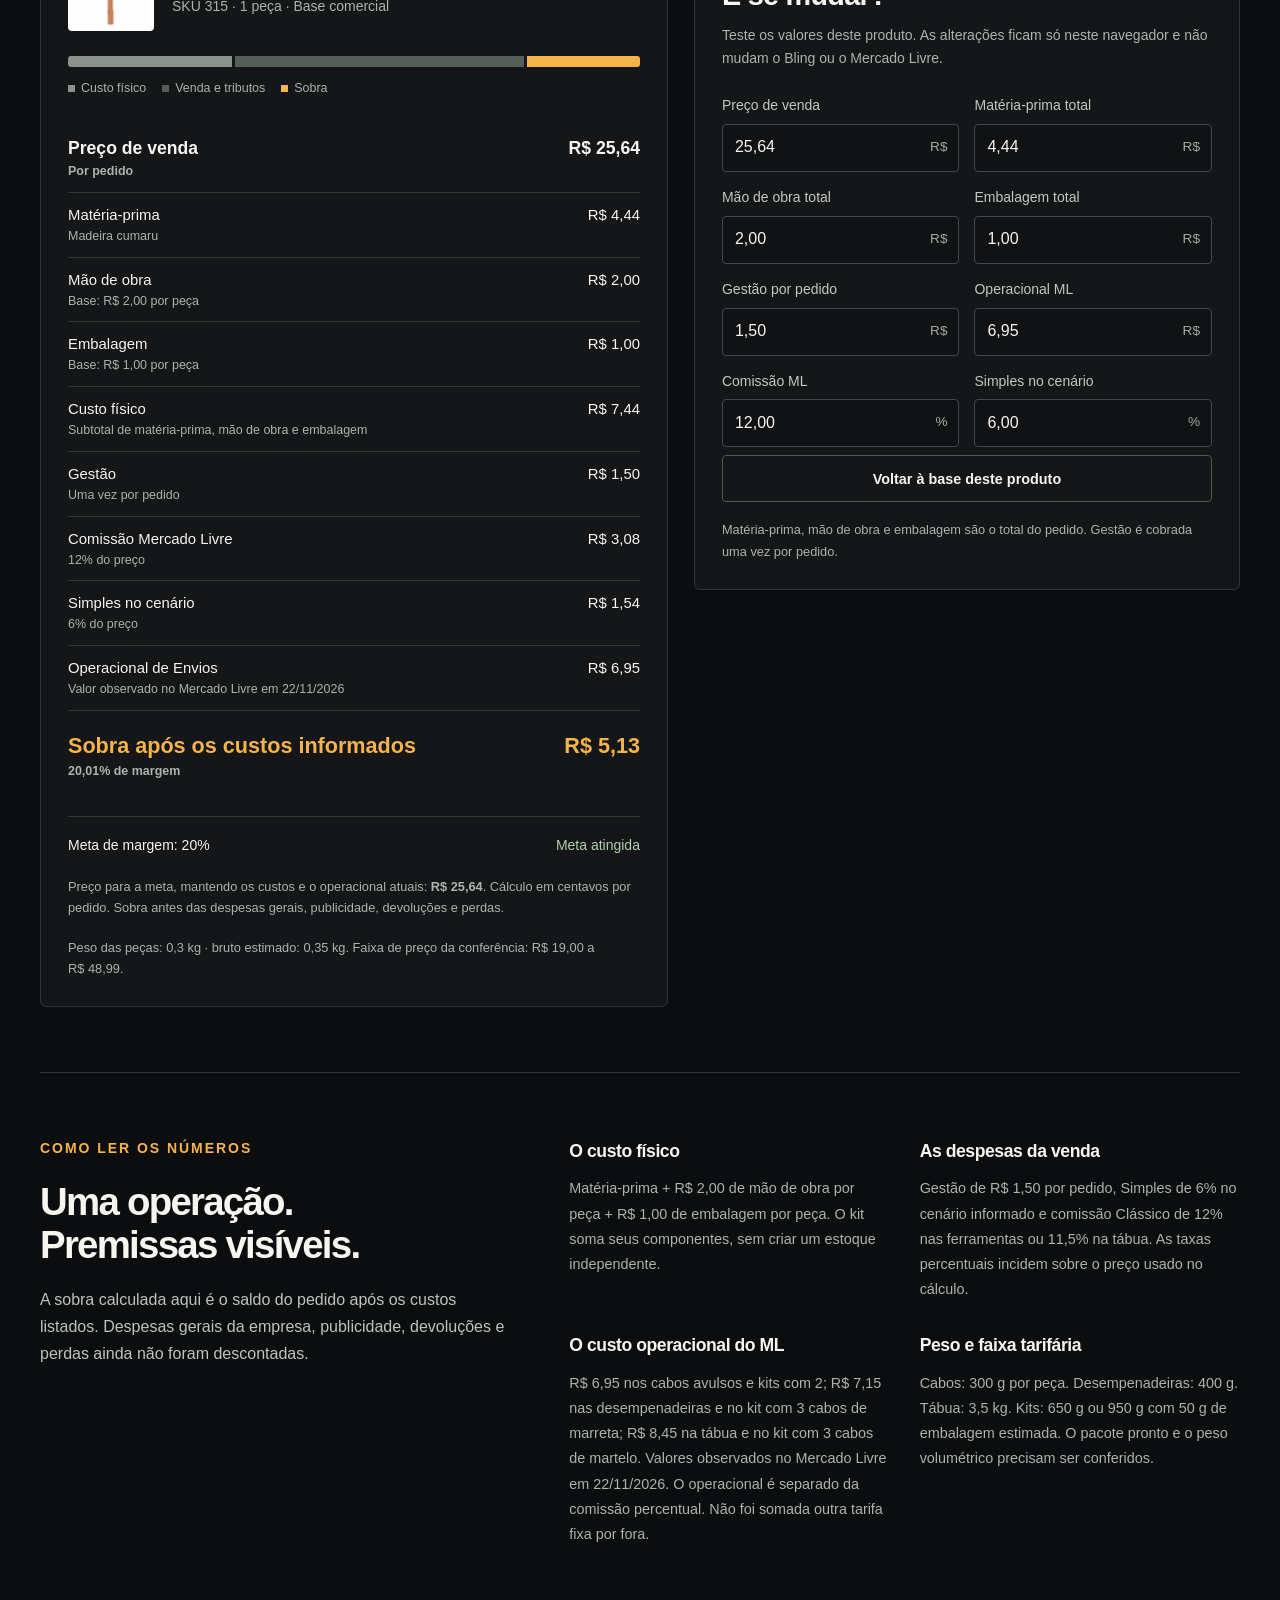
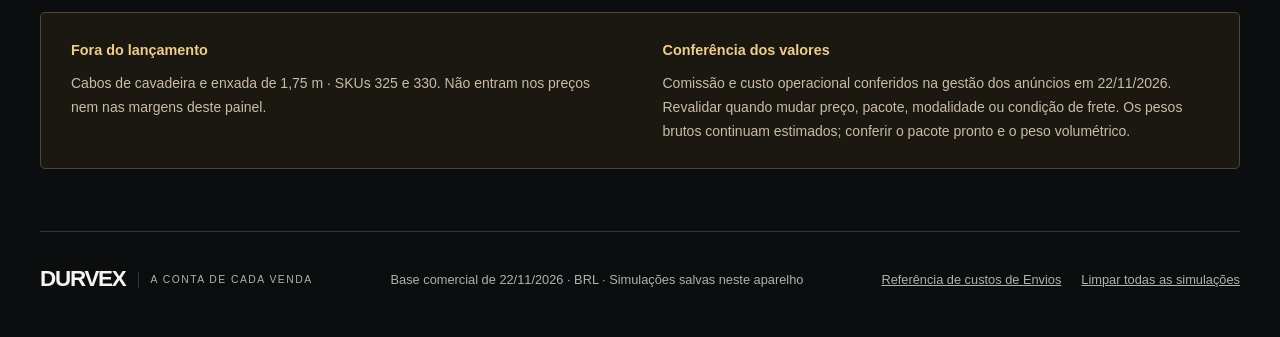
==== commit d4409f59: "Atualiza kits DURVEX para margem de 22%" ====
--- a/financeiro/index.html
+++ b/financeiro/index.html
@@ -31,7 +31,7 @@
     </section>
     <section id="analise" class="section-block analysis" aria-labelledby="analysis-title">
       <div class="section-heading"><div><p class="eyebrow">POR DENTRO DO PREÇO</p><h2 id="analysis-title">De onde vem a sobra.</h2></div><div class="segmented" role="group" aria-label="Base dos valores"><button id="basis-order" type="button" aria-pressed="true" data-basis="pedido">Por pedido</button><button id="basis-unit" type="button" aria-pressed="false" data-basis="peca">Por peça</button></div></div>
-      <div class="analysis-grid"><div class="account-panel"><div id="productAnalysis"></div></div><aside class="scenario-panel" aria-labelledby="scenario-title"><div class="scenario-head"><p class="eyebrow">SIMULAÇÃO LOCAL</p><h3 id="scenario-title">E se mudar?</h3><p>Teste os valores deste produto. As alterações ficam só neste navegador e não mudam o Bling ou o Mercado Livre.</p></div><form id="scenarioForm" novalidate><div class="field-grid" id="scenarioFields"></div><p class="form-message" id="formMessage" role="status"></p><button type="button" class="button full" id="resetProduct">Voltar à base deste produto</button></form><p class="scenario-foot">Matéria-prima, mão de obra e embalagem são o total do pedido. Gestão é cobrada uma vez por pedido.</p></aside></div>
+      <div class="analysis-grid"><div class="account-panel"><div id="productAnalysis"></div></div><aside class="scenario-panel" aria-labelledby="scenario-title"><div class="scenario-head"><p class="eyebrow">SIMULAÇÃO LOCAL</p><h3 id="scenario-title">E se mudar?</h3><p>Teste os valores deste produto. As alterações ficam só neste navegador e não mudam o Bling ou o Mercado Livre.</p></div><form id="scenarioForm" novalidate><div class="field-grid" id="scenarioFields"></div><p class="form-message" id="formMessage" role="status"></p><button type="button" class="button full" id="resetProduct">Voltar à base deste produto</button></form><p class="scenario-foot">Matéria-prima, mão de obra e embalagem são o total do pedido. Gestão é cobrada uma vez por pedido.</p><div class="scenario-history" id="scenarioHistory" hidden><p id="historyMessage"></p><button type="button" class="button full" id="exportHistory">Baixar cenários anteriores · JSON</button></div></aside></div>
     </section>
     <section class="section-block assumptions" aria-labelledby="premissas-title"><div><p class="eyebrow">COMO LER OS NÚMEROS</p><h2 id="premissas-title">Uma operação.<br>Premissas visíveis.</h2><p class="lead small-lead">A sobra calculada aqui é o saldo do pedido após os custos listados. Despesas gerais da empresa, publicidade, devoluções e perdas ainda não foram descontadas.</p></div><div class="notes-grid"><article><h3>O custo físico</h3><p>Matéria-prima + R$ 2,00 de mão de obra por peça + R$ 1,00 de embalagem por peça. O kit soma seus componentes, sem criar um estoque independente.</p></article><article><h3>As despesas da venda</h3><p>Gestão de R$ 1,50 por pedido, Simples de 6% no cenário informado e comissão Clássico de 12% nas ferramentas ou 11,5% na tábua. As taxas percentuais incidem sobre o preço usado no cálculo.</p></article><article><h3>O custo operacional do ML</h3><p id="operationalNote">R$ 7,15 nos itens leves e kits; R$ 9,75 na tábua. São valores do cenário de precificação, não uma cotação do anúncio em tempo real. Não foi somada outra tarifa fixa histórica por fora.</p></article><article><h3>Peso e faixa tarifária</h3><p>Cabos: 300 g por peça. Desempenadeiras: 400 g. Tábua: 3,5 kg. Kits: 650 g ou 950 g com 50 g de embalagem estimada. O pacote pronto e o peso volumétrico precisam ser conferidos.</p></article></div></section>
     <section class="scope-note"><div><strong>Fora do lançamento</strong><p>Cabos de cavadeira e enxada de 1,75 m · SKUs 325 e 330. Não entram nos preços nem nas margens deste painel.</p></div><div><strong>Conferência dos valores</strong><p id="feeCheckNote">Substituir as premissas de comissão e Envios pelos valores efetivamente mostrados em cada anúncio. A base dos avulsos leves mantém a faixa conservadora de 0,5 a 1 kg.</p></div></section>
--- a/financeiro/financeiro.css
+++ b/financeiro/financeiro.css
@@ -14,3 +14,4 @@
 .listing-state{display:block;color:var(--muted);font-size:.75rem;line-height:1.45;text-align:center;margin-top:5px}
 
 .price-state{font-size:.8rem;color:var(--muted);margin-top:10px;max-width:490px}
+.scenario-history{margin-top:20px;padding-top:18px;border-top:1px solid var(--line)}.scenario-history p{font-size:.8rem;line-height:1.65;color:var(--muted);margin-bottom:12px}
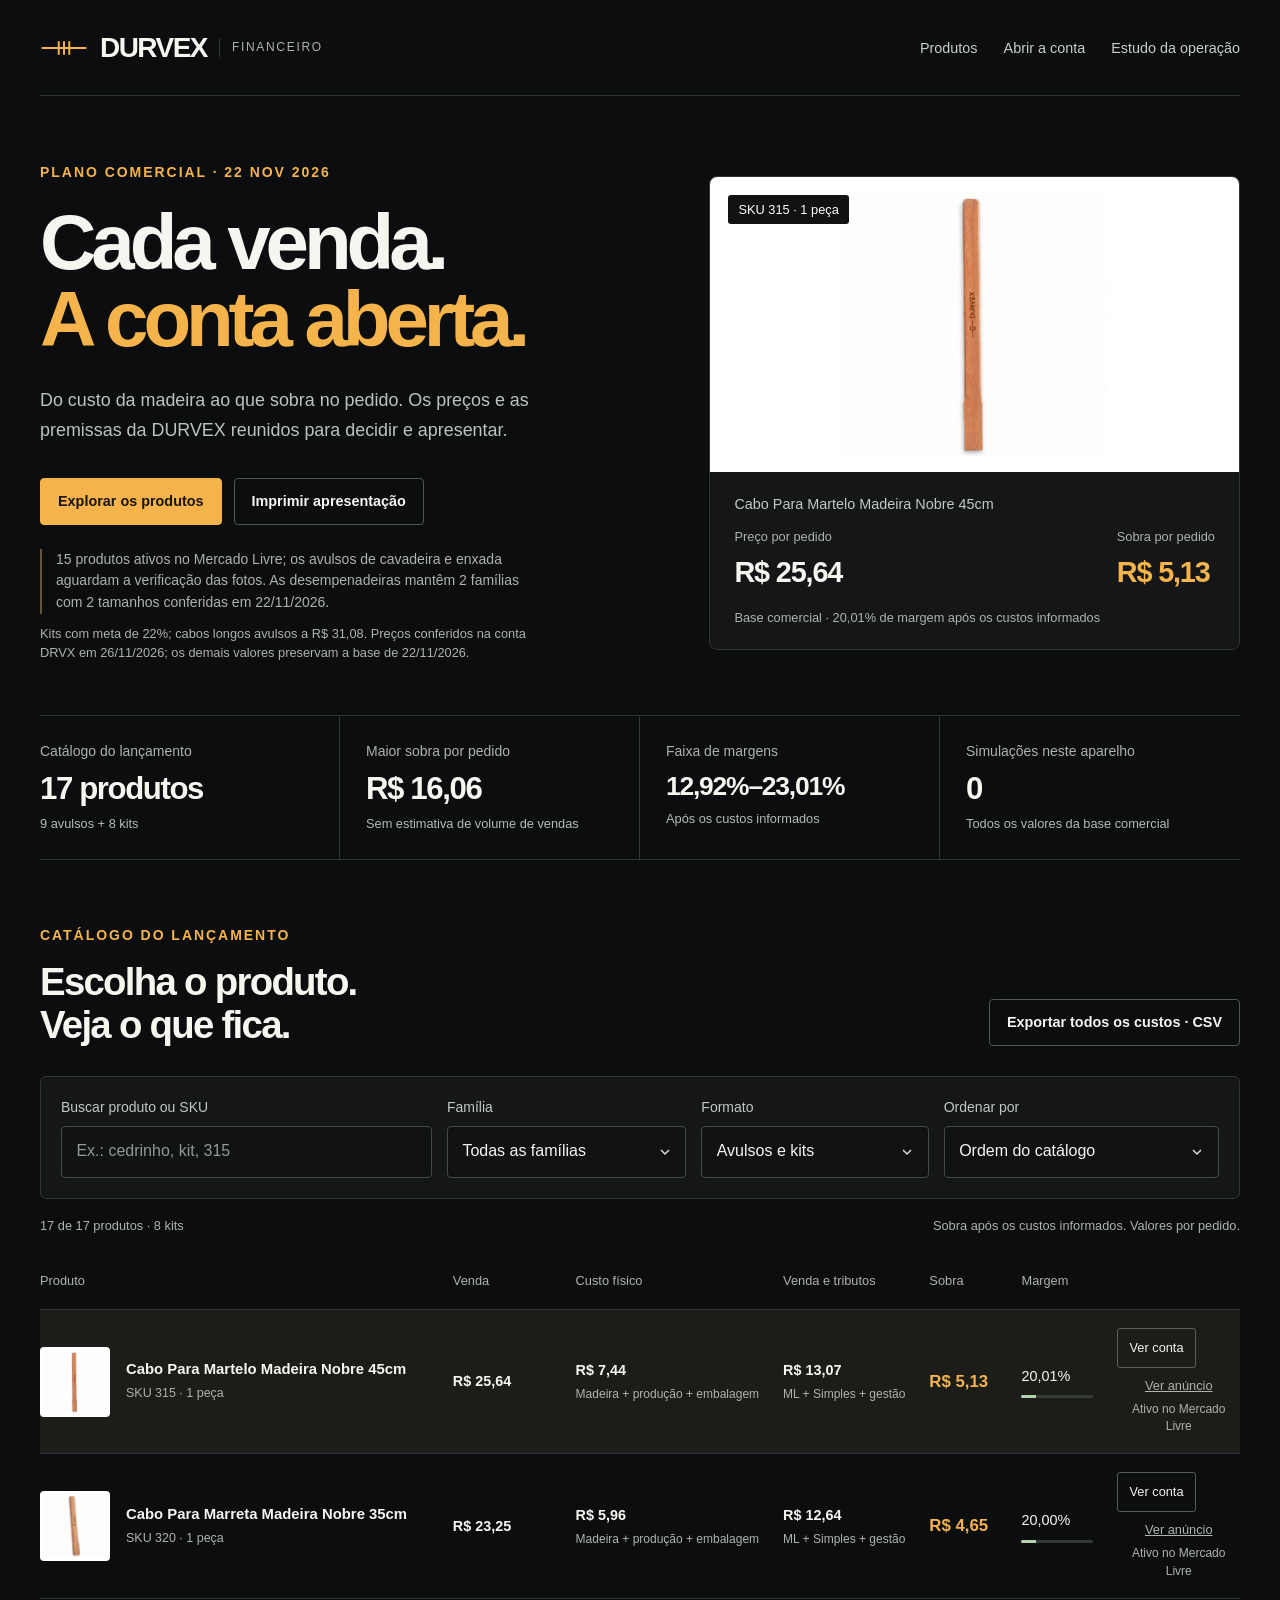
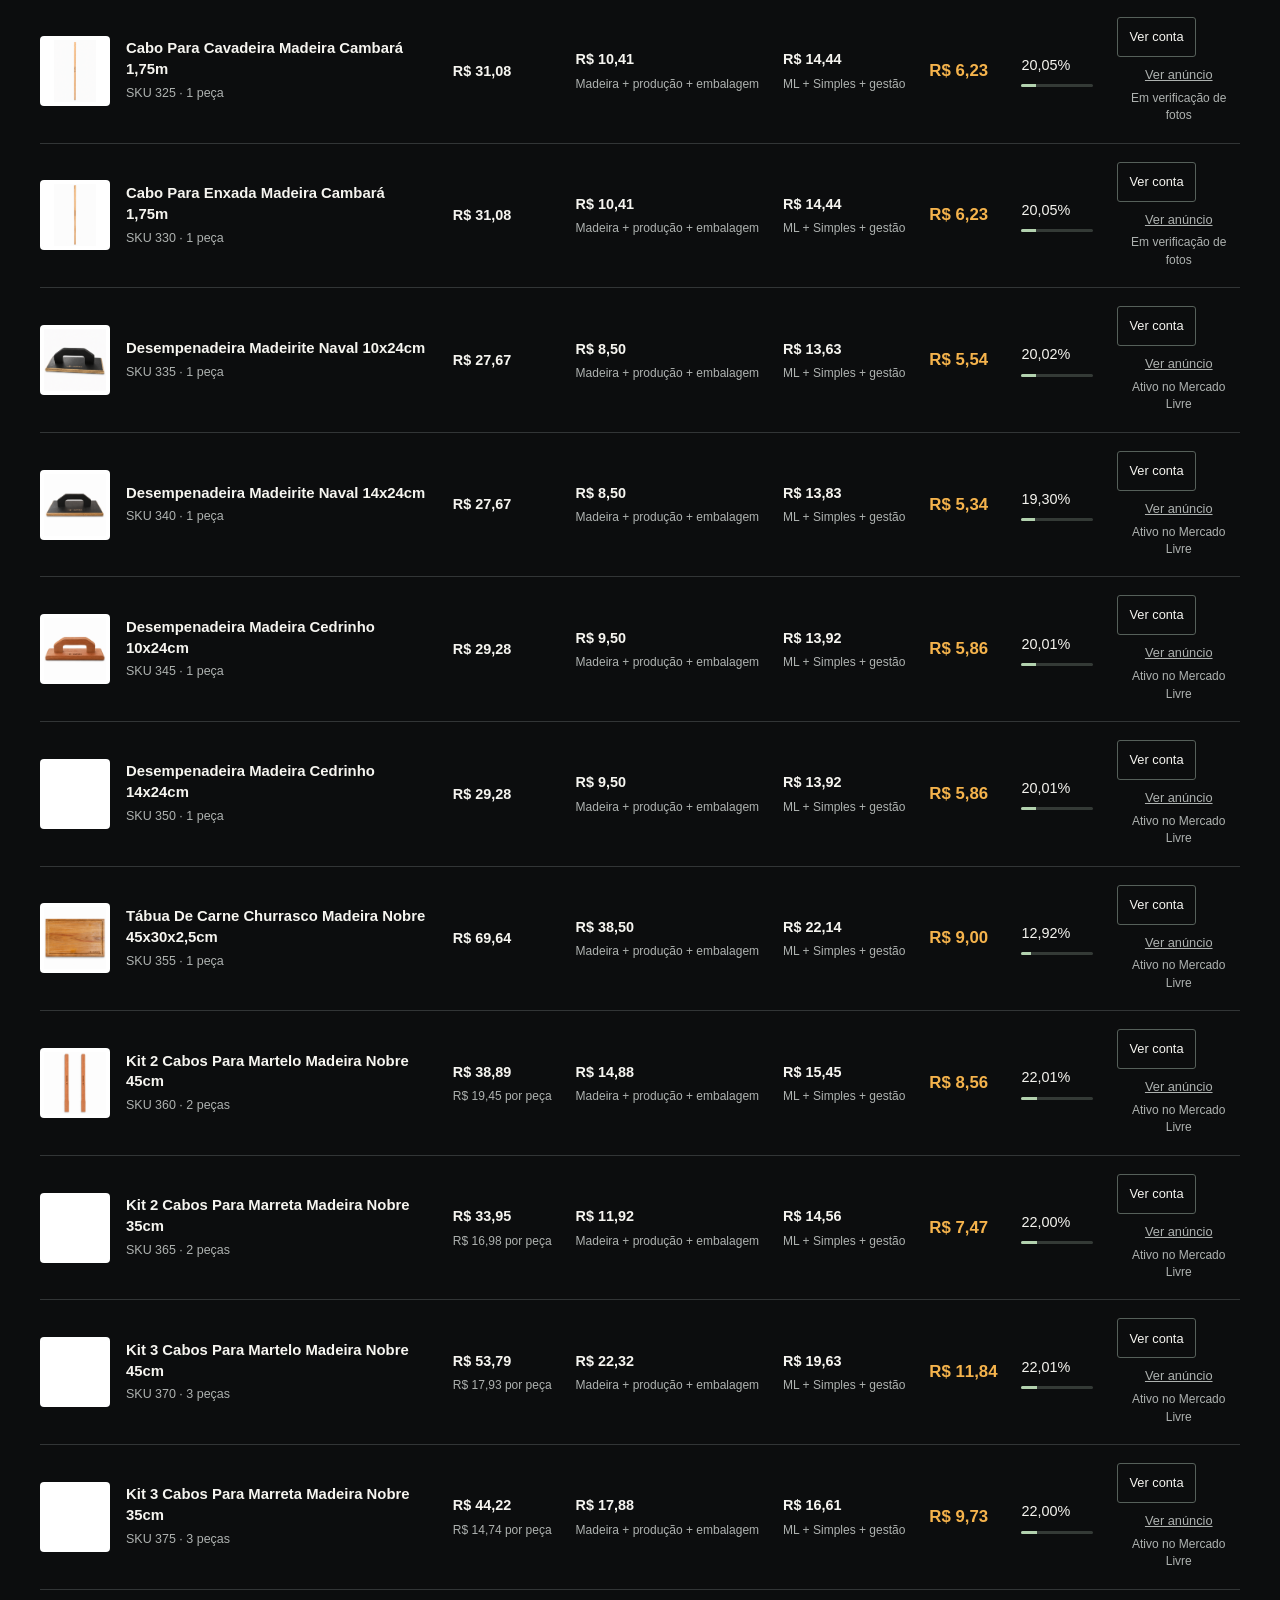
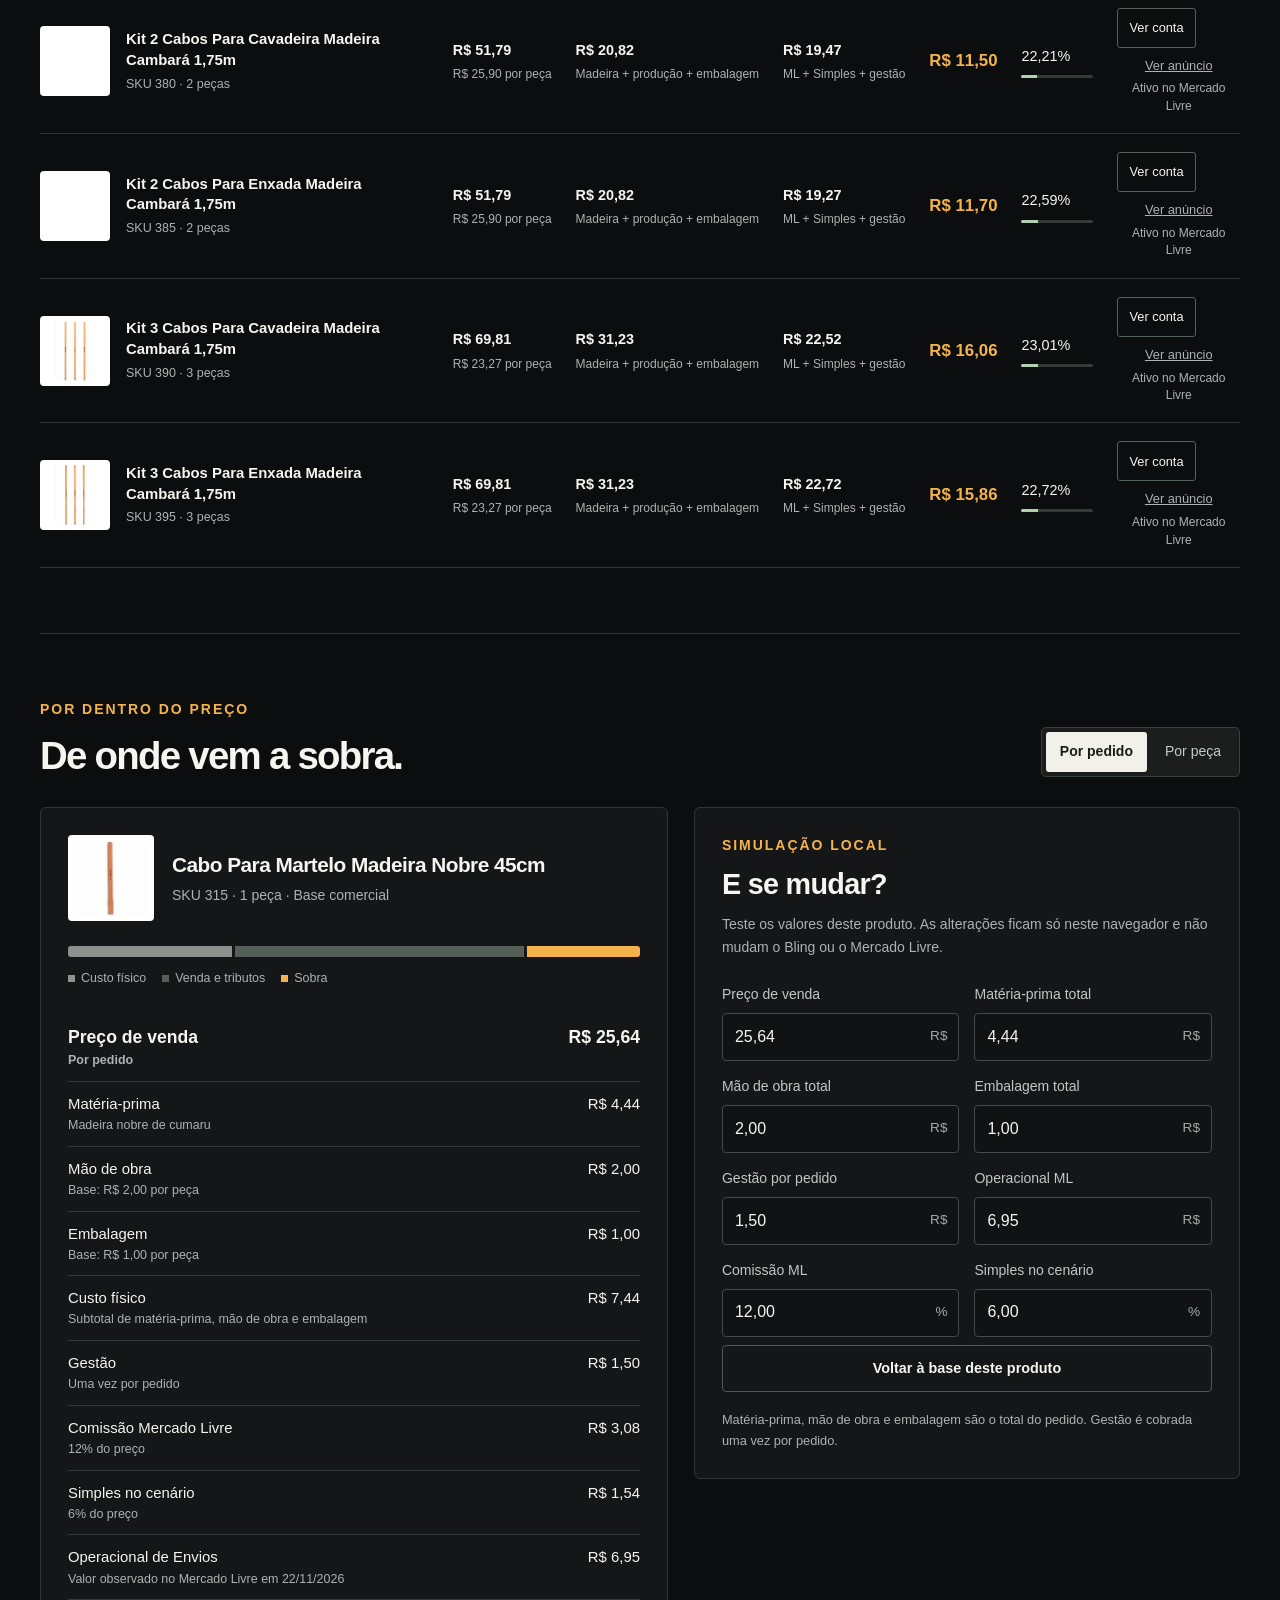
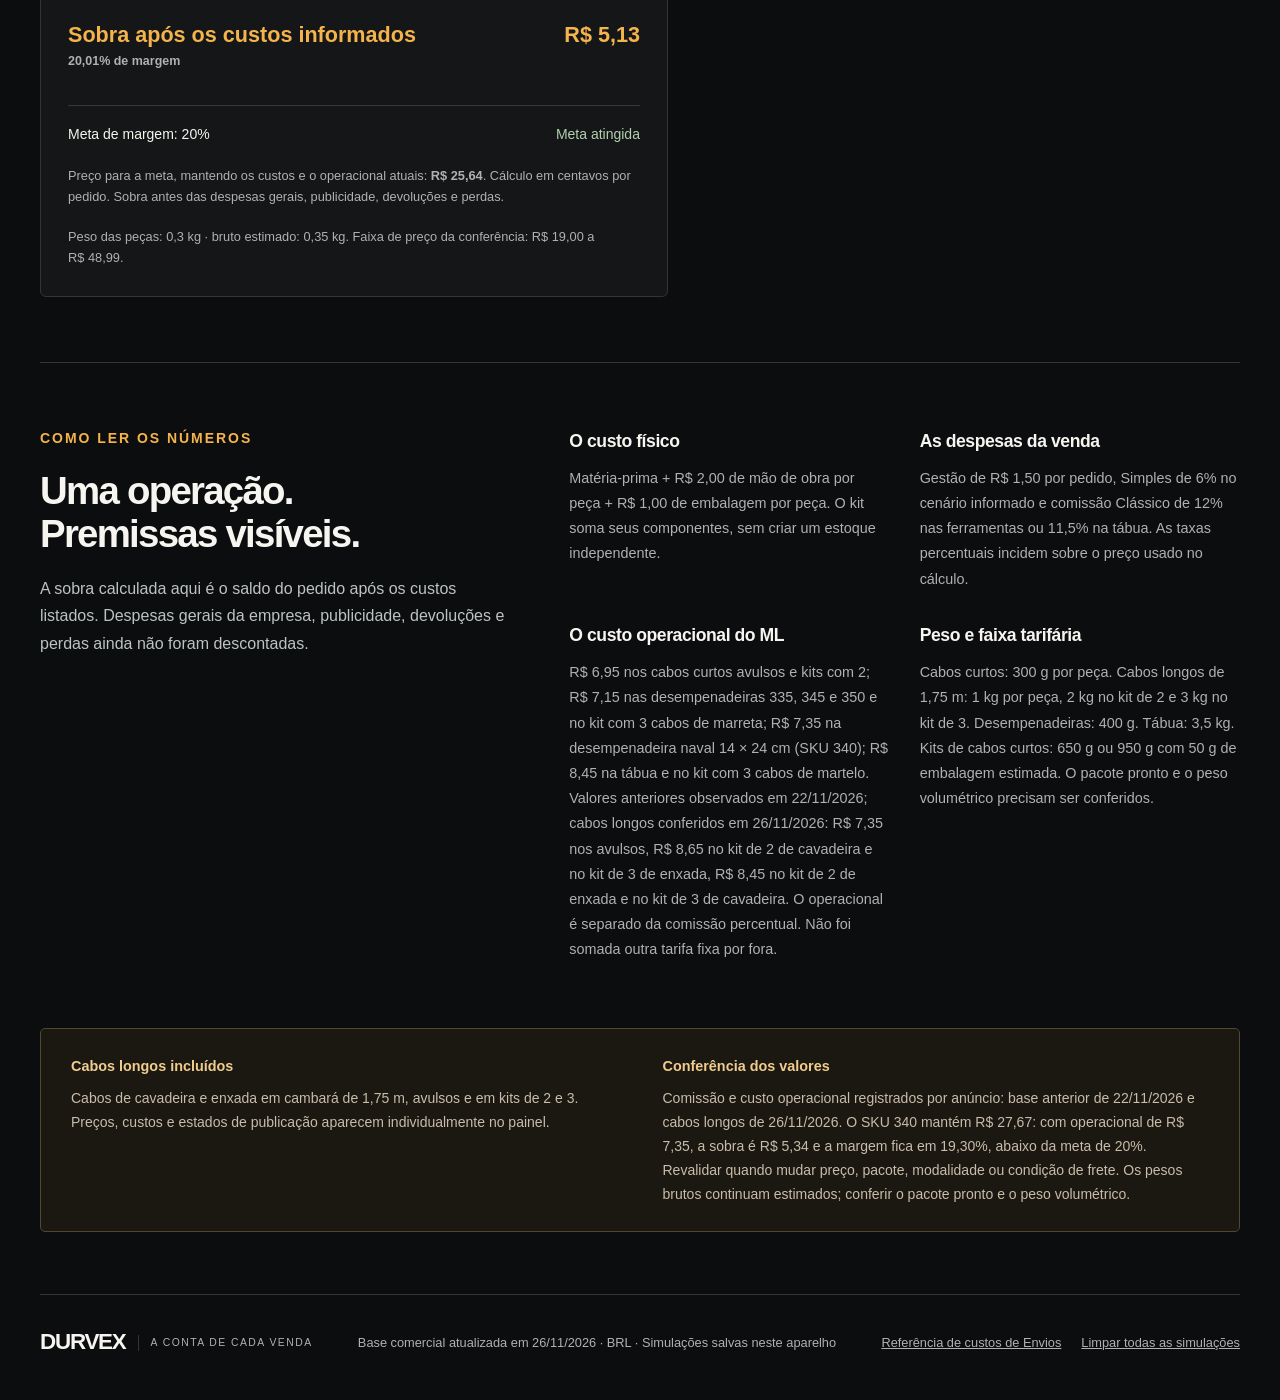
==== commit 5ecc263e: "Inclui cabos longos Cambara e kits no financeiro DURVEX" ====
--- a/financeiro/index.html
+++ b/financeiro/index.html
@@ -1,44 +1,44 @@
-<!doctype html>
-<html lang="pt-BR">
-<head>
-  <meta charset="utf-8">
-  <meta name="viewport" content="width=device-width,initial-scale=1">
-  <meta name="color-scheme" content="dark">
-  <meta name="description" content="Preços, custos e margem por pedido da DURVEX. Compare o catálogo e simule cenários sem alterar os cadastros da operação.">
-  <title>DURVEX · A conta de cada venda</title>
-  <link rel="stylesheet" href="./financeiro.css">
-  <script defer src="./dados.js"></script>
-  <script defer src="./modelo.js"></script>
-  <script defer src="./app.js"></script>
-</head>
-<body>
-  <a class="skip" href="#catalogo">Ir para os produtos</a>
-  <header class="topbar wrap">
-    <a class="wordmark" href="./" aria-label="DURVEX, início do financeiro"><svg aria-hidden="true" viewBox="0 0 64 24"><path d="M2 12h60M25 3v18m7-18v18m7-18v18"/></svg>DURVEX<span>FINANCEIRO</span></a>
-    <nav aria-label="Navegação"><a href="#catalogo">Produtos</a><a href="#analise">Abrir a conta</a><a href="../">Estudo da operação</a></nav>
-  </header>
-  <main class="wrap">
-    <section class="hero" aria-labelledby="title">
-      <div class="hero-copy"><p class="eyebrow">PLANO COMERCIAL · 22 NOV 2026</p><h1 id="title">Cada venda.<br><span>A conta aberta.</span></h1><p class="lead">Do custo da madeira ao que sobra no pedido. Os preços e as premissas da DURVEX reunidos para decidir e apresentar.</p><div class="hero-actions"><a class="button primary" href="#catalogo">Explorar os produtos</a><button class="button" id="print" type="button">Imprimir apresentação</button></div><p class="launch-state" id="launchState">Situação dos anúncios conforme a última conferência da operação.</p><p class="price-state" id="priceState"></p></div>
-      <div class="featured" id="featured" aria-label="Resumo do produto selecionado"></div>
-    </section>
-    <section class="metrics" id="metrics" aria-label="Visão geral do catálogo"></section>
-    <section id="catalogo" class="section-block" aria-labelledby="catalog-title">
-      <div class="section-heading"><div><p class="eyebrow">CATÁLOGO DO LANÇAMENTO</p><h2 id="catalog-title">Escolha o produto.<br>Veja o que fica.</h2></div><button class="button" type="button" id="export">Exportar todos os custos · CSV</button></div>
-      <div class="toolbar"><label class="search-field"><span>Buscar produto ou SKU</span><input type="search" id="search" placeholder="Ex.: cedrinho, kit, 315" autocomplete="off"></label><label><span>Família</span><select id="family"><option value="all">Todas as famílias</option><option value="cabos">Cabos</option><option value="desempenadeiras">Desempenadeiras</option><option value="tabuas">Tábuas</option></select></label><label><span>Formato</span><select id="kind"><option value="all">Avulsos e kits</option><option value="avulso">Avulsos</option><option value="kit2">Kits com 2</option><option value="kit3">Kits com 3</option></select></label><label><span>Ordenar por</span><select id="sort"><option value="sku">Ordem do catálogo</option><option value="profit-desc">Maior sobra por pedido</option><option value="margin-desc">Maior margem</option><option value="price-asc">Menor preço</option><option value="price-desc">Maior preço</option></select></label></div>
-      <div class="list-caption"><p id="results" role="status"></p><p>Sobra após os custos informados. Valores por pedido.</p></div>
-      <div class="table-wrap"><table class="product-table"><thead><tr><th scope="col">Produto</th><th scope="col">Venda</th><th scope="col">Custo físico</th><th scope="col">Venda e tributos</th><th scope="col">Sobra</th><th scope="col">Margem</th><th scope="col"><span class="sr-only">Ação</span></th></tr></thead><tbody id="productRows"></tbody></table><p class="empty" id="empty" hidden>Nenhum produto com esses filtros. Tente outra busca.</p></div>
-    </section>
-    <section id="analise" class="section-block analysis" aria-labelledby="analysis-title">
-      <div class="section-heading"><div><p class="eyebrow">POR DENTRO DO PREÇO</p><h2 id="analysis-title">De onde vem a sobra.</h2></div><div class="segmented" role="group" aria-label="Base dos valores"><button id="basis-order" type="button" aria-pressed="true" data-basis="pedido">Por pedido</button><button id="basis-unit" type="button" aria-pressed="false" data-basis="peca">Por peça</button></div></div>
-      <div class="analysis-grid"><div class="account-panel"><div id="productAnalysis"></div></div><aside class="scenario-panel" aria-labelledby="scenario-title"><div class="scenario-head"><p class="eyebrow">SIMULAÇÃO LOCAL</p><h3 id="scenario-title">E se mudar?</h3><p>Teste os valores deste produto. As alterações ficam só neste navegador e não mudam o Bling ou o Mercado Livre.</p></div><form id="scenarioForm" novalidate><div class="field-grid" id="scenarioFields"></div><p class="form-message" id="formMessage" role="status"></p><button type="button" class="button full" id="resetProduct">Voltar à base deste produto</button></form><p class="scenario-foot">Matéria-prima, mão de obra e embalagem são o total do pedido. Gestão é cobrada uma vez por pedido.</p><div class="scenario-history" id="scenarioHistory" hidden><p id="historyMessage"></p><button type="button" class="button full" id="exportHistory">Baixar cenários anteriores · JSON</button></div></aside></div>
-    </section>
-    <section class="section-block assumptions" aria-labelledby="premissas-title"><div><p class="eyebrow">COMO LER OS NÚMEROS</p><h2 id="premissas-title">Uma operação.<br>Premissas visíveis.</h2><p class="lead small-lead">A sobra calculada aqui é o saldo do pedido após os custos listados. Despesas gerais da empresa, publicidade, devoluções e perdas ainda não foram descontadas.</p></div><div class="notes-grid"><article><h3>O custo físico</h3><p>Matéria-prima + R$ 2,00 de mão de obra por peça + R$ 1,00 de embalagem por peça. O kit soma seus componentes, sem criar um estoque independente.</p></article><article><h3>As despesas da venda</h3><p>Gestão de R$ 1,50 por pedido, Simples de 6% no cenário informado e comissão Clássico de 12% nas ferramentas ou 11,5% na tábua. As taxas percentuais incidem sobre o preço usado no cálculo.</p></article><article><h3>O custo operacional do ML</h3><p id="operationalNote">R$ 7,15 nos itens leves e kits; R$ 9,75 na tábua. São valores do cenário de precificação, não uma cotação do anúncio em tempo real. Não foi somada outra tarifa fixa histórica por fora.</p></article><article><h3>Peso e faixa tarifária</h3><p>Cabos: 300 g por peça. Desempenadeiras: 400 g. Tábua: 3,5 kg. Kits: 650 g ou 950 g com 50 g de embalagem estimada. O pacote pronto e o peso volumétrico precisam ser conferidos.</p></article></div></section>
-    <section class="scope-note"><div><strong>Fora do lançamento</strong><p>Cabos de cavadeira e enxada de 1,75 m · SKUs 325 e 330. Não entram nos preços nem nas margens deste painel.</p></div><div><strong>Conferência dos valores</strong><p id="feeCheckNote">Substituir as premissas de comissão e Envios pelos valores efetivamente mostrados em cada anúncio. A base dos avulsos leves mantém a faixa conservadora de 0,5 a 1 kg.</p></div></section>
-    <section class="print-only"><h2>Custos completos por pedido</h2><p id="printSubtitle"></p><div id="printTable"></div><p>Simples 6% é premissa da operação. Comissões e custo operacional dependem da categoria, preço, peso e modalidade reais. Sobra antes de despesas gerais, Ads, devoluções e perdas. Sem projeção de volume de vendas.</p></section>
-    <footer class="footer"><div class="wordmark">DURVEX <span>A CONTA DE CADA VENDA</span></div><p>Base comercial de 22/11/2026 · BRL · Simulações salvas neste aparelho</p><div><a href="https://www.mercadolivre.com.br/ajuda/custos-envio-reputacao-verde-sem-reputacao_48392" target="_blank" rel="noopener noreferrer">Referência de custos de Envios</a><button type="button" id="resetAll">Limpar todas as simulações</button></div></footer>
-  </main>
-  <div class="toast" id="toast" role="status"></div>
-  <noscript><p class="noscript">Ative o JavaScript para explorar a conta dos produtos. A base também está disponível em <a href="./dados.json">dados.json</a>.</p></noscript>
-</body>
-</html>
+<!doctype html>
+<html lang="pt-BR">
+<head>
+  <meta charset="utf-8">
+  <meta name="viewport" content="width=device-width,initial-scale=1">
+  <meta name="color-scheme" content="dark">
+  <meta name="description" content="Preços, custos e margem por pedido da DURVEX. Compare o catálogo e simule cenários sem alterar os cadastros da operação.">
+  <title>DURVEX · A conta de cada venda</title>
+  <link rel="stylesheet" href="./financeiro.css">
+  <script defer src="./dados.js"></script>
+  <script defer src="./modelo.js"></script>
+  <script defer src="./app.js"></script>
+</head>
+<body>
+  <a class="skip" href="#catalogo">Ir para os produtos</a>
+  <header class="topbar wrap">
+    <a class="wordmark" href="./" aria-label="DURVEX, início do financeiro"><svg aria-hidden="true" viewBox="0 0 64 24"><path d="M2 12h60M25 3v18m7-18v18m7-18v18"/></svg>DURVEX<span>FINANCEIRO</span></a>
+    <nav aria-label="Navegação"><a href="#catalogo">Produtos</a><a href="#analise">Abrir a conta</a><a href="../">Estudo da operação</a></nav>
+  </header>
+  <main class="wrap">
+    <section class="hero" aria-labelledby="title">
+      <div class="hero-copy"><p class="eyebrow">PLANO COMERCIAL · 22 NOV 2026</p><h1 id="title">Cada venda.<br><span>A conta aberta.</span></h1><p class="lead">Do custo da madeira ao que sobra no pedido. Os preços e as premissas da DURVEX reunidos para decidir e apresentar.</p><div class="hero-actions"><a class="button primary" href="#catalogo">Explorar os produtos</a><button class="button" id="print" type="button">Imprimir apresentação</button></div><p class="launch-state" id="launchState">Situação dos anúncios conforme a última conferência da operação.</p><p class="price-state" id="priceState"></p></div>
+      <div class="featured" id="featured" aria-label="Resumo do produto selecionado"></div>
+    </section>
+    <section class="metrics" id="metrics" aria-label="Visão geral do catálogo"></section>
+    <section id="catalogo" class="section-block" aria-labelledby="catalog-title">
+      <div class="section-heading"><div><p class="eyebrow">CATÁLOGO DO LANÇAMENTO</p><h2 id="catalog-title">Escolha o produto.<br>Veja o que fica.</h2></div><button class="button" type="button" id="export">Exportar todos os custos · CSV</button></div>
+      <div class="toolbar"><label class="search-field"><span>Buscar produto ou SKU</span><input type="search" id="search" placeholder="Ex.: cedrinho, kit, 315" autocomplete="off"></label><label><span>Família</span><select id="family"><option value="all">Todas as famílias</option><option value="cabos">Cabos</option><option value="desempenadeiras">Desempenadeiras</option><option value="tabuas">Tábuas</option></select></label><label><span>Formato</span><select id="kind"><option value="all">Avulsos e kits</option><option value="avulso">Avulsos</option><option value="kit2">Kits com 2</option><option value="kit3">Kits com 3</option></select></label><label><span>Ordenar por</span><select id="sort"><option value="sku">Ordem do catálogo</option><option value="profit-desc">Maior sobra por pedido</option><option value="margin-desc">Maior margem</option><option value="price-asc">Menor preço</option><option value="price-desc">Maior preço</option></select></label></div>
+      <div class="list-caption"><p id="results" role="status"></p><p>Sobra após os custos informados. Valores por pedido.</p></div>
+      <div class="table-wrap"><table class="product-table"><thead><tr><th scope="col">Produto</th><th scope="col">Venda</th><th scope="col">Custo físico</th><th scope="col">Venda e tributos</th><th scope="col">Sobra</th><th scope="col">Margem</th><th scope="col"><span class="sr-only">Ação</span></th></tr></thead><tbody id="productRows"></tbody></table><p class="empty" id="empty" hidden>Nenhum produto com esses filtros. Tente outra busca.</p></div>
+    </section>
+    <section id="analise" class="section-block analysis" aria-labelledby="analysis-title">
+      <div class="section-heading"><div><p class="eyebrow">POR DENTRO DO PREÇO</p><h2 id="analysis-title">De onde vem a sobra.</h2></div><div class="segmented" role="group" aria-label="Base dos valores"><button id="basis-order" type="button" aria-pressed="true" data-basis="pedido">Por pedido</button><button id="basis-unit" type="button" aria-pressed="false" data-basis="peca">Por peça</button></div></div>
+      <div class="analysis-grid"><div class="account-panel"><div id="productAnalysis"></div></div><aside class="scenario-panel" aria-labelledby="scenario-title"><div class="scenario-head"><p class="eyebrow">SIMULAÇÃO LOCAL</p><h3 id="scenario-title">E se mudar?</h3><p>Teste os valores deste produto. As alterações ficam só neste navegador e não mudam o Bling ou o Mercado Livre.</p></div><form id="scenarioForm" novalidate><div class="field-grid" id="scenarioFields"></div><p class="form-message" id="formMessage" role="status"></p><button type="button" class="button full" id="resetProduct">Voltar à base deste produto</button></form><p class="scenario-foot">Matéria-prima, mão de obra e embalagem são o total do pedido. Gestão é cobrada uma vez por pedido.</p><div class="scenario-history" id="scenarioHistory" hidden><p id="historyMessage"></p><button type="button" class="button full" id="exportHistory">Baixar cenários anteriores · JSON</button></div></aside></div>
+    </section>
+    <section class="section-block assumptions" aria-labelledby="premissas-title"><div><p class="eyebrow">COMO LER OS NÚMEROS</p><h2 id="premissas-title">Uma operação.<br>Premissas visíveis.</h2><p class="lead small-lead">A sobra calculada aqui é o saldo do pedido após os custos listados. Despesas gerais da empresa, publicidade, devoluções e perdas ainda não foram descontadas.</p></div><div class="notes-grid"><article><h3>O custo físico</h3><p>Matéria-prima + R$ 2,00 de mão de obra por peça + R$ 1,00 de embalagem por peça. O kit soma seus componentes, sem criar um estoque independente.</p></article><article><h3>As despesas da venda</h3><p>Gestão de R$ 1,50 por pedido, Simples de 6% no cenário informado e comissão Clássico de 12% nas ferramentas ou 11,5% na tábua. As taxas percentuais incidem sobre o preço usado no cálculo.</p></article><article><h3>O custo operacional do ML</h3><p id="operationalNote">O operacional é registrado individualmente por anúncio, separado da comissão percentual. O painel apresenta a tarifa observada e a data da conferência; não foi somada outra tarifa fixa por fora.</p></article><article><h3>Peso e faixa tarifária</h3><p>Cabos curtos: 300 g por peça. Cabos longos de 1,75 m: 1 kg por peça, 2 kg no kit de 2 e 3 kg no kit de 3. Desempenadeiras: 400 g. Tábua: 3,5 kg. Kits de cabos curtos: 650 g ou 950 g com 50 g de embalagem estimada. O pacote pronto e o peso volumétrico precisam ser conferidos.</p></article></div></section>
+    <section class="scope-note"><div><strong>Cabos longos incluídos</strong><p>Cabos de cavadeira e enxada em cambará de 1,75 m, avulsos e em kits de 2 e 3. Preços, custos e estados de publicação aparecem individualmente no painel.</p></div><div><strong>Conferência dos valores</strong><p id="feeCheckNote">Substituir as premissas de comissão e Envios pelos valores efetivamente mostrados em cada anúncio. A base dos avulsos leves mantém a faixa conservadora de 0,5 a 1 kg.</p></div></section>
+    <section class="print-only"><h2>Custos completos por pedido</h2><p id="printSubtitle"></p><div id="printTable"></div><p>Simples 6% é premissa da operação. Comissões e custo operacional dependem da categoria, preço, peso e modalidade reais. Sobra antes de despesas gerais, Ads, devoluções e perdas. Sem projeção de volume de vendas.</p></section>
+    <footer class="footer"><div class="wordmark">DURVEX <span>A CONTA DE CADA VENDA</span></div><p>Base comercial atualizada em 26/11/2026 · BRL · Simulações salvas neste aparelho</p><div><a href="https://www.mercadolivre.com.br/ajuda/custos-envio-reputacao-verde-sem-reputacao_48392" target="_blank" rel="noopener noreferrer">Referência de custos de Envios</a><button type="button" id="resetAll">Limpar todas as simulações</button></div></footer>
+  </main>
+  <div class="toast" id="toast" role="status"></div>
+  <noscript><p class="noscript">Ative o JavaScript para explorar a conta dos produtos. A base também está disponível em <a href="./dados.json">dados.json</a>.</p></noscript>
+</body>
+</html>
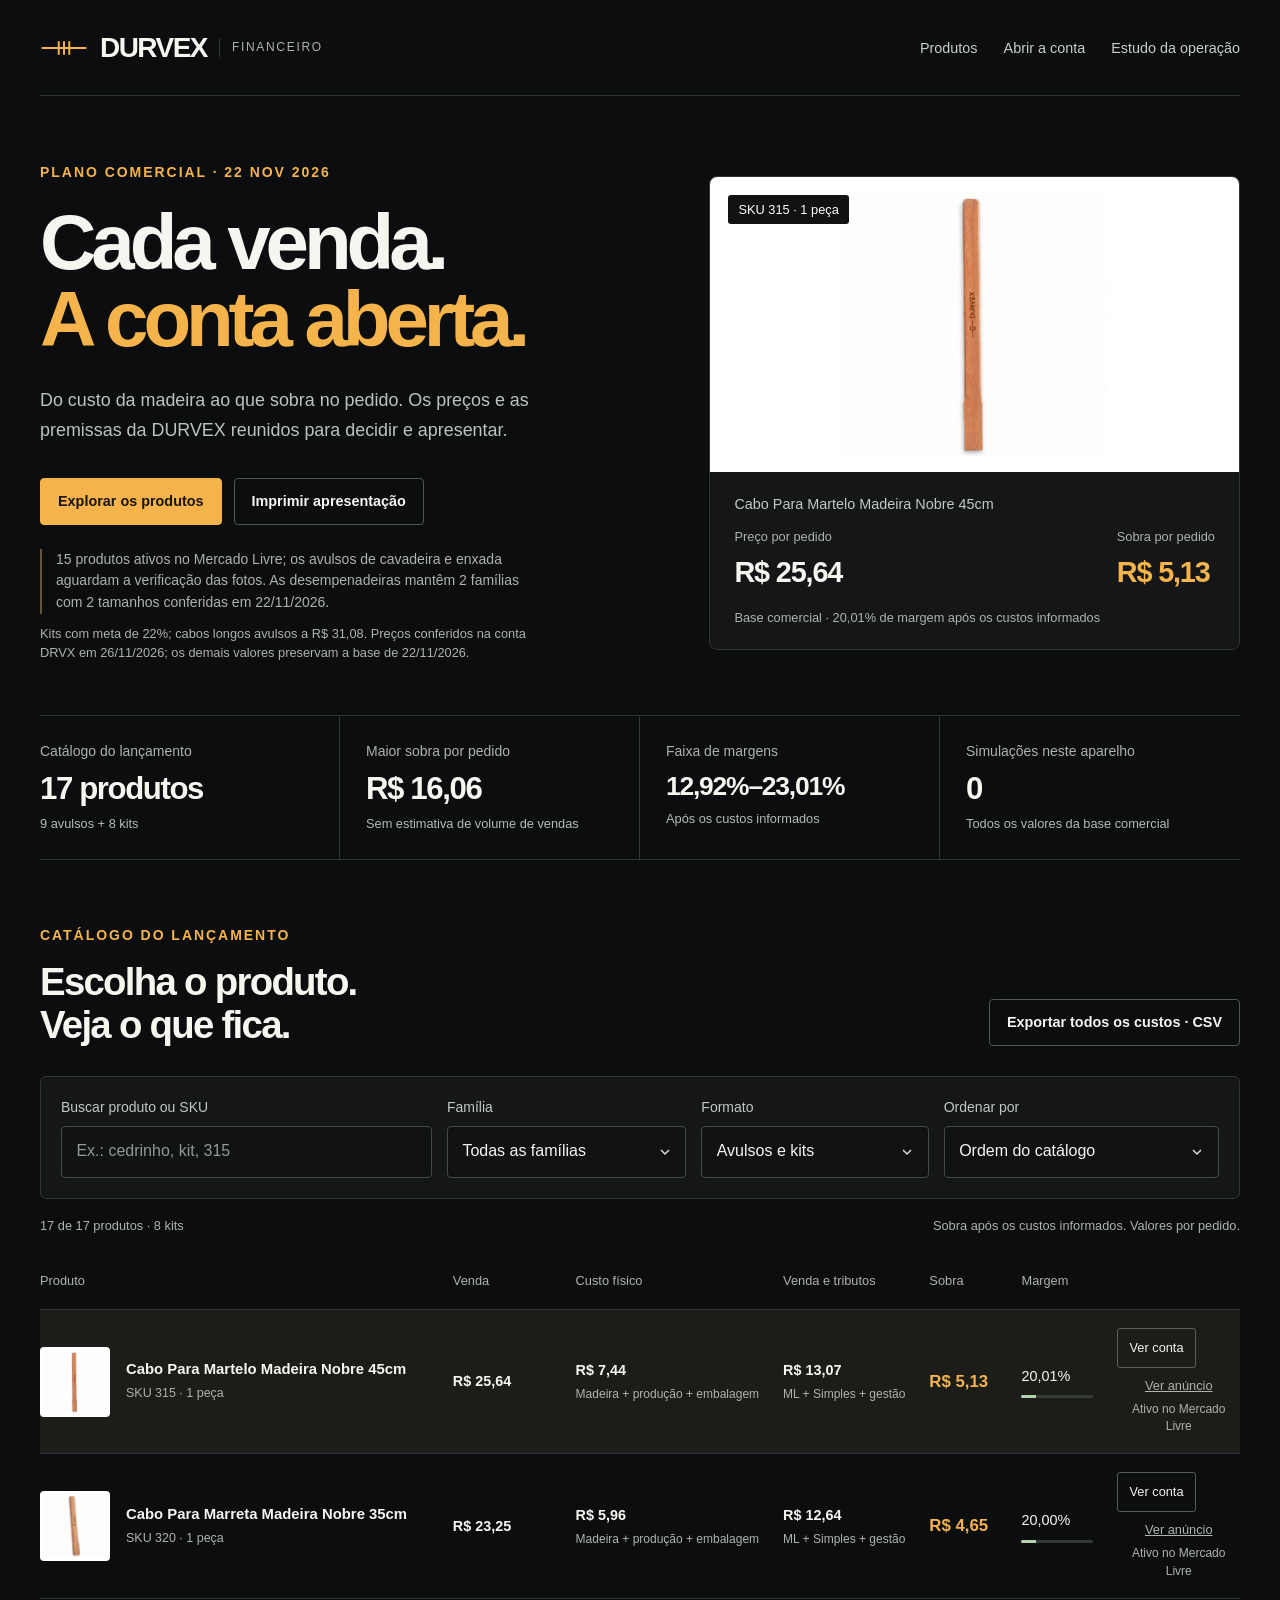
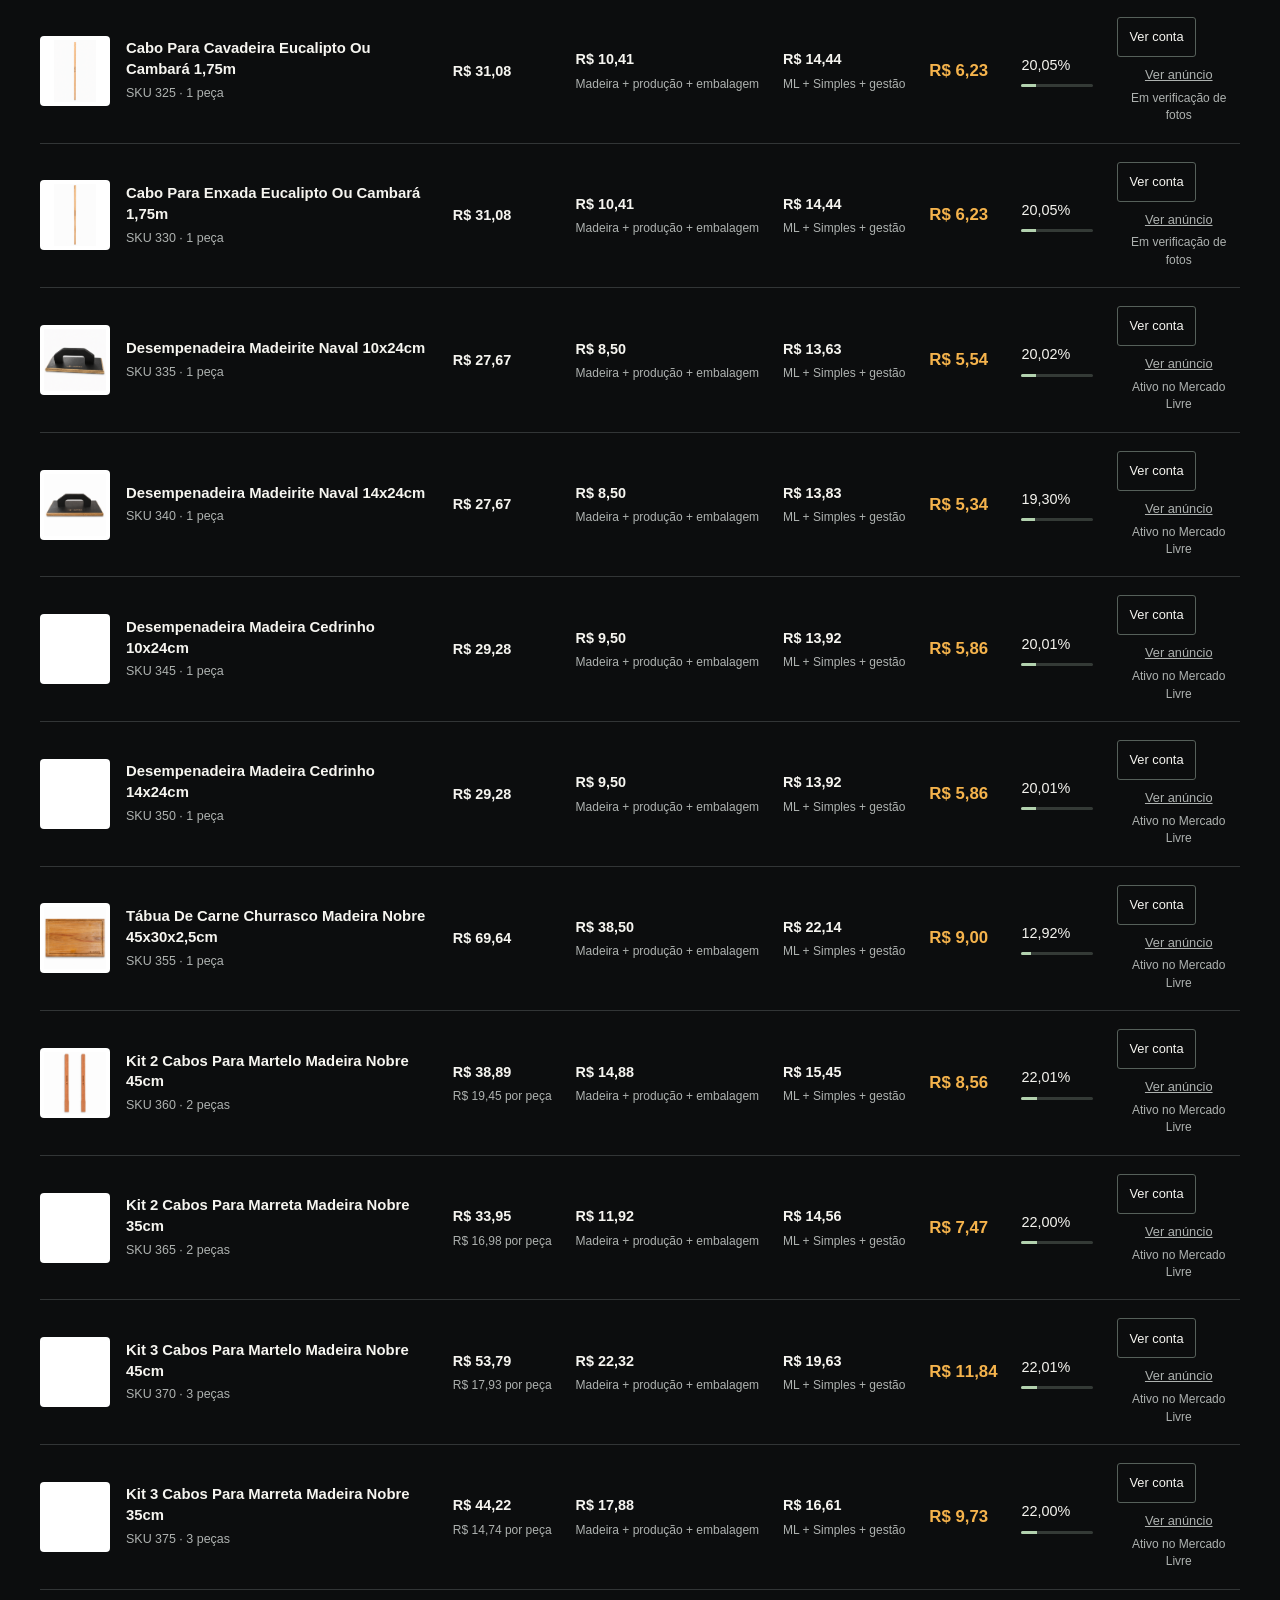
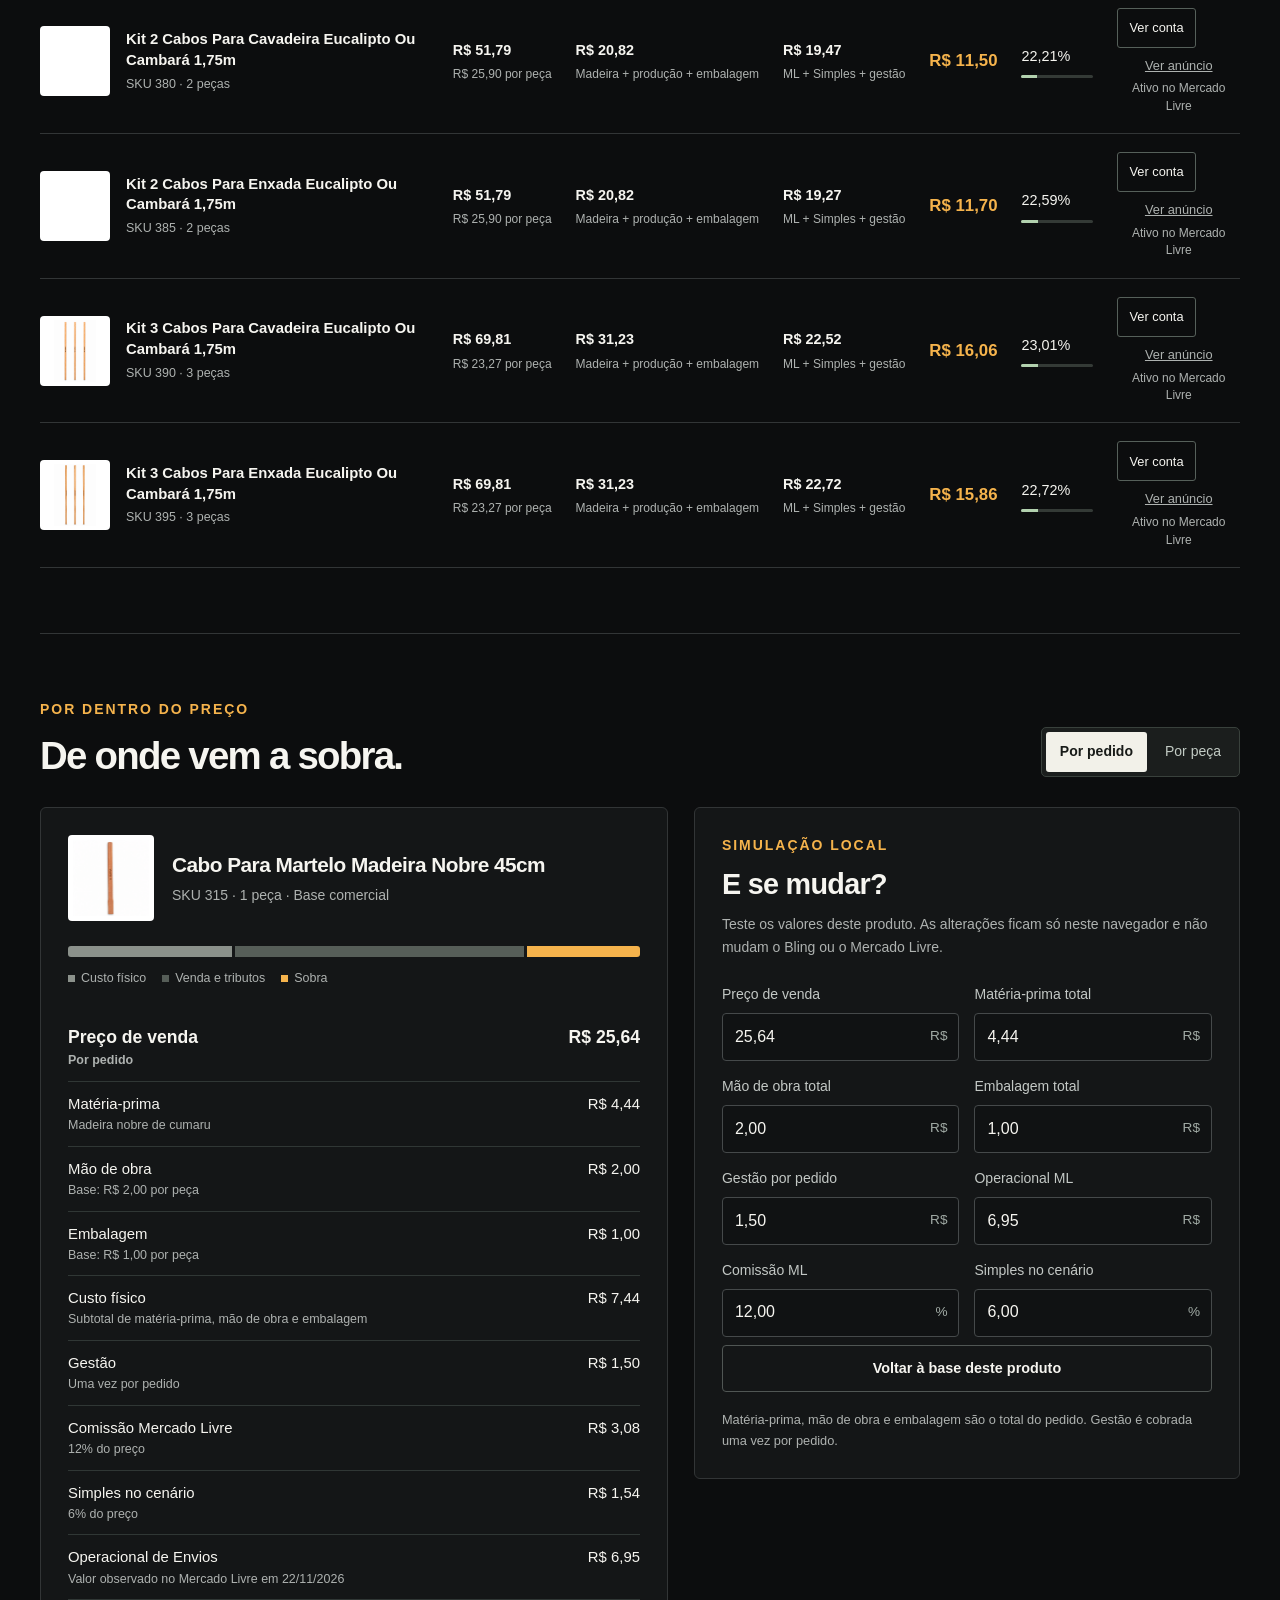
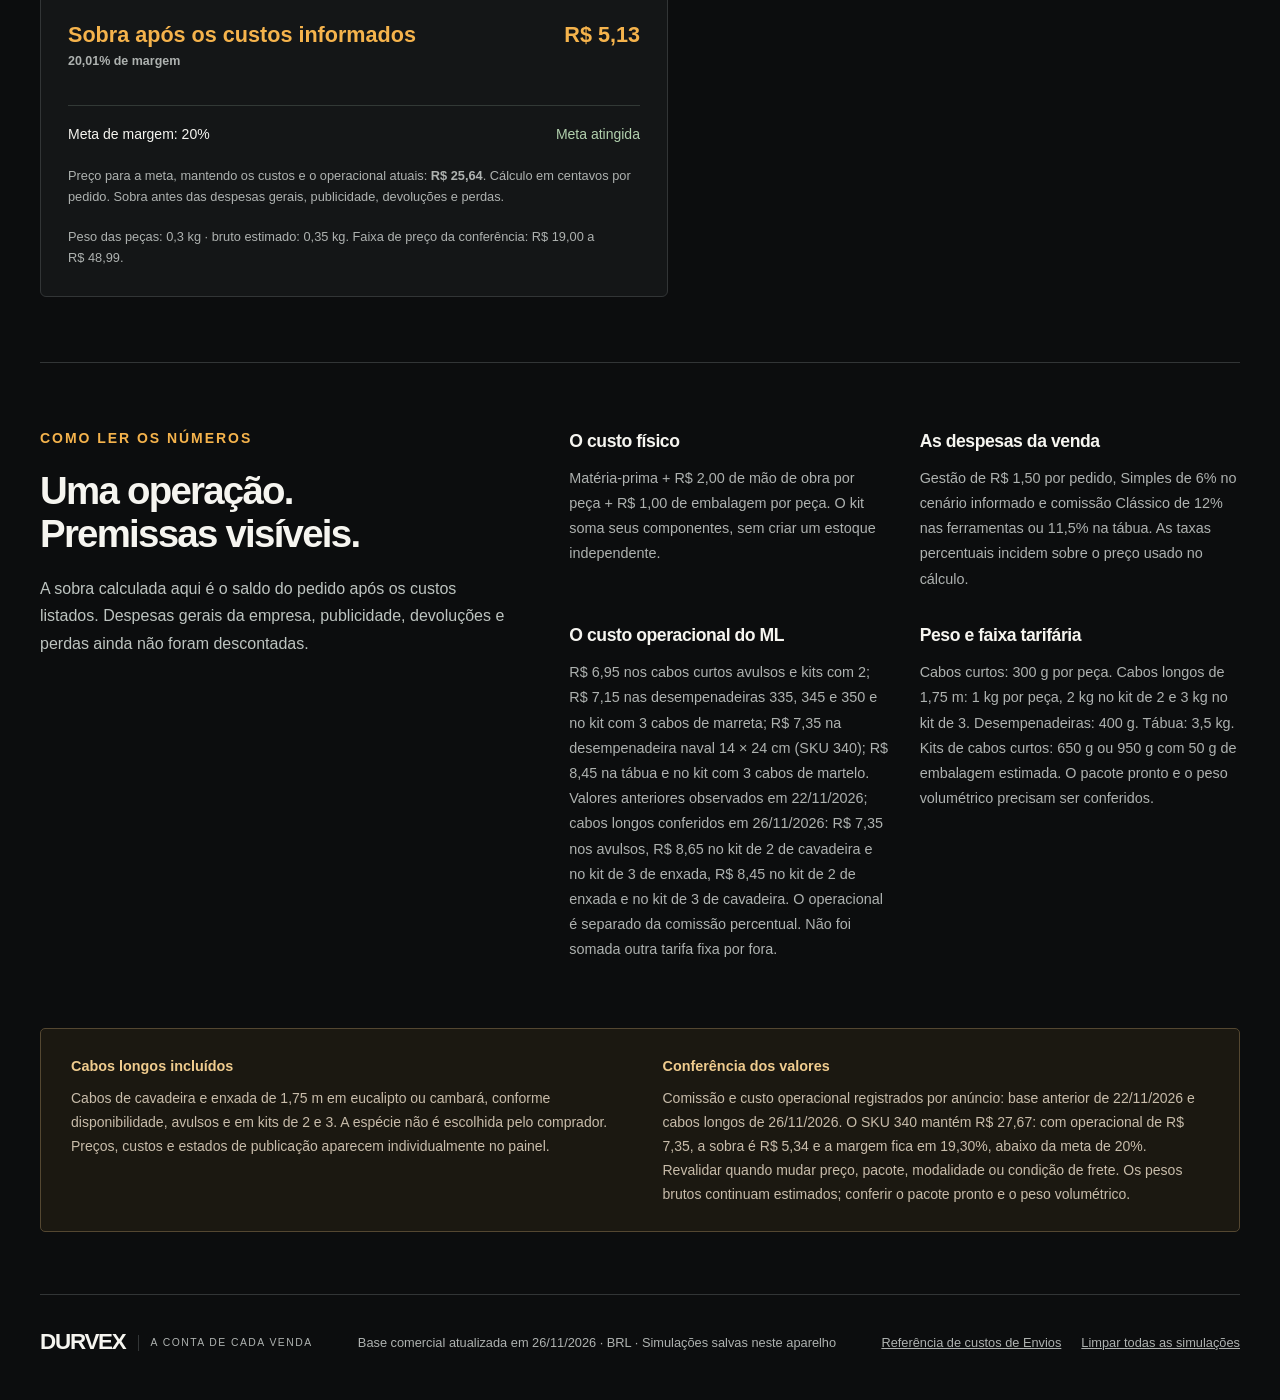
==== commit b68333d8: "Atualiza madeira dos cabos para eucalipto ou cambara" ====
--- a/financeiro/index.html
+++ b/financeiro/index.html
@@ -34,7 +34,7 @@
       <div class="analysis-grid"><div class="account-panel"><div id="productAnalysis"></div></div><aside class="scenario-panel" aria-labelledby="scenario-title"><div class="scenario-head"><p class="eyebrow">SIMULAÇÃO LOCAL</p><h3 id="scenario-title">E se mudar?</h3><p>Teste os valores deste produto. As alterações ficam só neste navegador e não mudam o Bling ou o Mercado Livre.</p></div><form id="scenarioForm" novalidate><div class="field-grid" id="scenarioFields"></div><p class="form-message" id="formMessage" role="status"></p><button type="button" class="button full" id="resetProduct">Voltar à base deste produto</button></form><p class="scenario-foot">Matéria-prima, mão de obra e embalagem são o total do pedido. Gestão é cobrada uma vez por pedido.</p><div class="scenario-history" id="scenarioHistory" hidden><p id="historyMessage"></p><button type="button" class="button full" id="exportHistory">Baixar cenários anteriores · JSON</button></div></aside></div>
     </section>
     <section class="section-block assumptions" aria-labelledby="premissas-title"><div><p class="eyebrow">COMO LER OS NÚMEROS</p><h2 id="premissas-title">Uma operação.<br>Premissas visíveis.</h2><p class="lead small-lead">A sobra calculada aqui é o saldo do pedido após os custos listados. Despesas gerais da empresa, publicidade, devoluções e perdas ainda não foram descontadas.</p></div><div class="notes-grid"><article><h3>O custo físico</h3><p>Matéria-prima + R$ 2,00 de mão de obra por peça + R$ 1,00 de embalagem por peça. O kit soma seus componentes, sem criar um estoque independente.</p></article><article><h3>As despesas da venda</h3><p>Gestão de R$ 1,50 por pedido, Simples de 6% no cenário informado e comissão Clássico de 12% nas ferramentas ou 11,5% na tábua. As taxas percentuais incidem sobre o preço usado no cálculo.</p></article><article><h3>O custo operacional do ML</h3><p id="operationalNote">O operacional é registrado individualmente por anúncio, separado da comissão percentual. O painel apresenta a tarifa observada e a data da conferência; não foi somada outra tarifa fixa por fora.</p></article><article><h3>Peso e faixa tarifária</h3><p>Cabos curtos: 300 g por peça. Cabos longos de 1,75 m: 1 kg por peça, 2 kg no kit de 2 e 3 kg no kit de 3. Desempenadeiras: 400 g. Tábua: 3,5 kg. Kits de cabos curtos: 650 g ou 950 g com 50 g de embalagem estimada. O pacote pronto e o peso volumétrico precisam ser conferidos.</p></article></div></section>
-    <section class="scope-note"><div><strong>Cabos longos incluídos</strong><p>Cabos de cavadeira e enxada em cambará de 1,75 m, avulsos e em kits de 2 e 3. Preços, custos e estados de publicação aparecem individualmente no painel.</p></div><div><strong>Conferência dos valores</strong><p id="feeCheckNote">Substituir as premissas de comissão e Envios pelos valores efetivamente mostrados em cada anúncio. A base dos avulsos leves mantém a faixa conservadora de 0,5 a 1 kg.</p></div></section>
+    <section class="scope-note"><div><strong>Cabos longos incluídos</strong><p>Cabos de cavadeira e enxada de 1,75 m em eucalipto ou cambará, conforme disponibilidade, avulsos e em kits de 2 e 3. A espécie não é escolhida pelo comprador. Preços, custos e estados de publicação aparecem individualmente no painel.</p></div><div><strong>Conferência dos valores</strong><p id="feeCheckNote">Substituir as premissas de comissão e Envios pelos valores efetivamente mostrados em cada anúncio. A base dos avulsos leves mantém a faixa conservadora de 0,5 a 1 kg.</p></div></section>
     <section class="print-only"><h2>Custos completos por pedido</h2><p id="printSubtitle"></p><div id="printTable"></div><p>Simples 6% é premissa da operação. Comissões e custo operacional dependem da categoria, preço, peso e modalidade reais. Sobra antes de despesas gerais, Ads, devoluções e perdas. Sem projeção de volume de vendas.</p></section>
     <footer class="footer"><div class="wordmark">DURVEX <span>A CONTA DE CADA VENDA</span></div><p>Base comercial atualizada em 26/11/2026 · BRL · Simulações salvas neste aparelho</p><div><a href="https://www.mercadolivre.com.br/ajuda/custos-envio-reputacao-verde-sem-reputacao_48392" target="_blank" rel="noopener noreferrer">Referência de custos de Envios</a><button type="button" id="resetAll">Limpar todas as simulações</button></div></footer>
   </main>
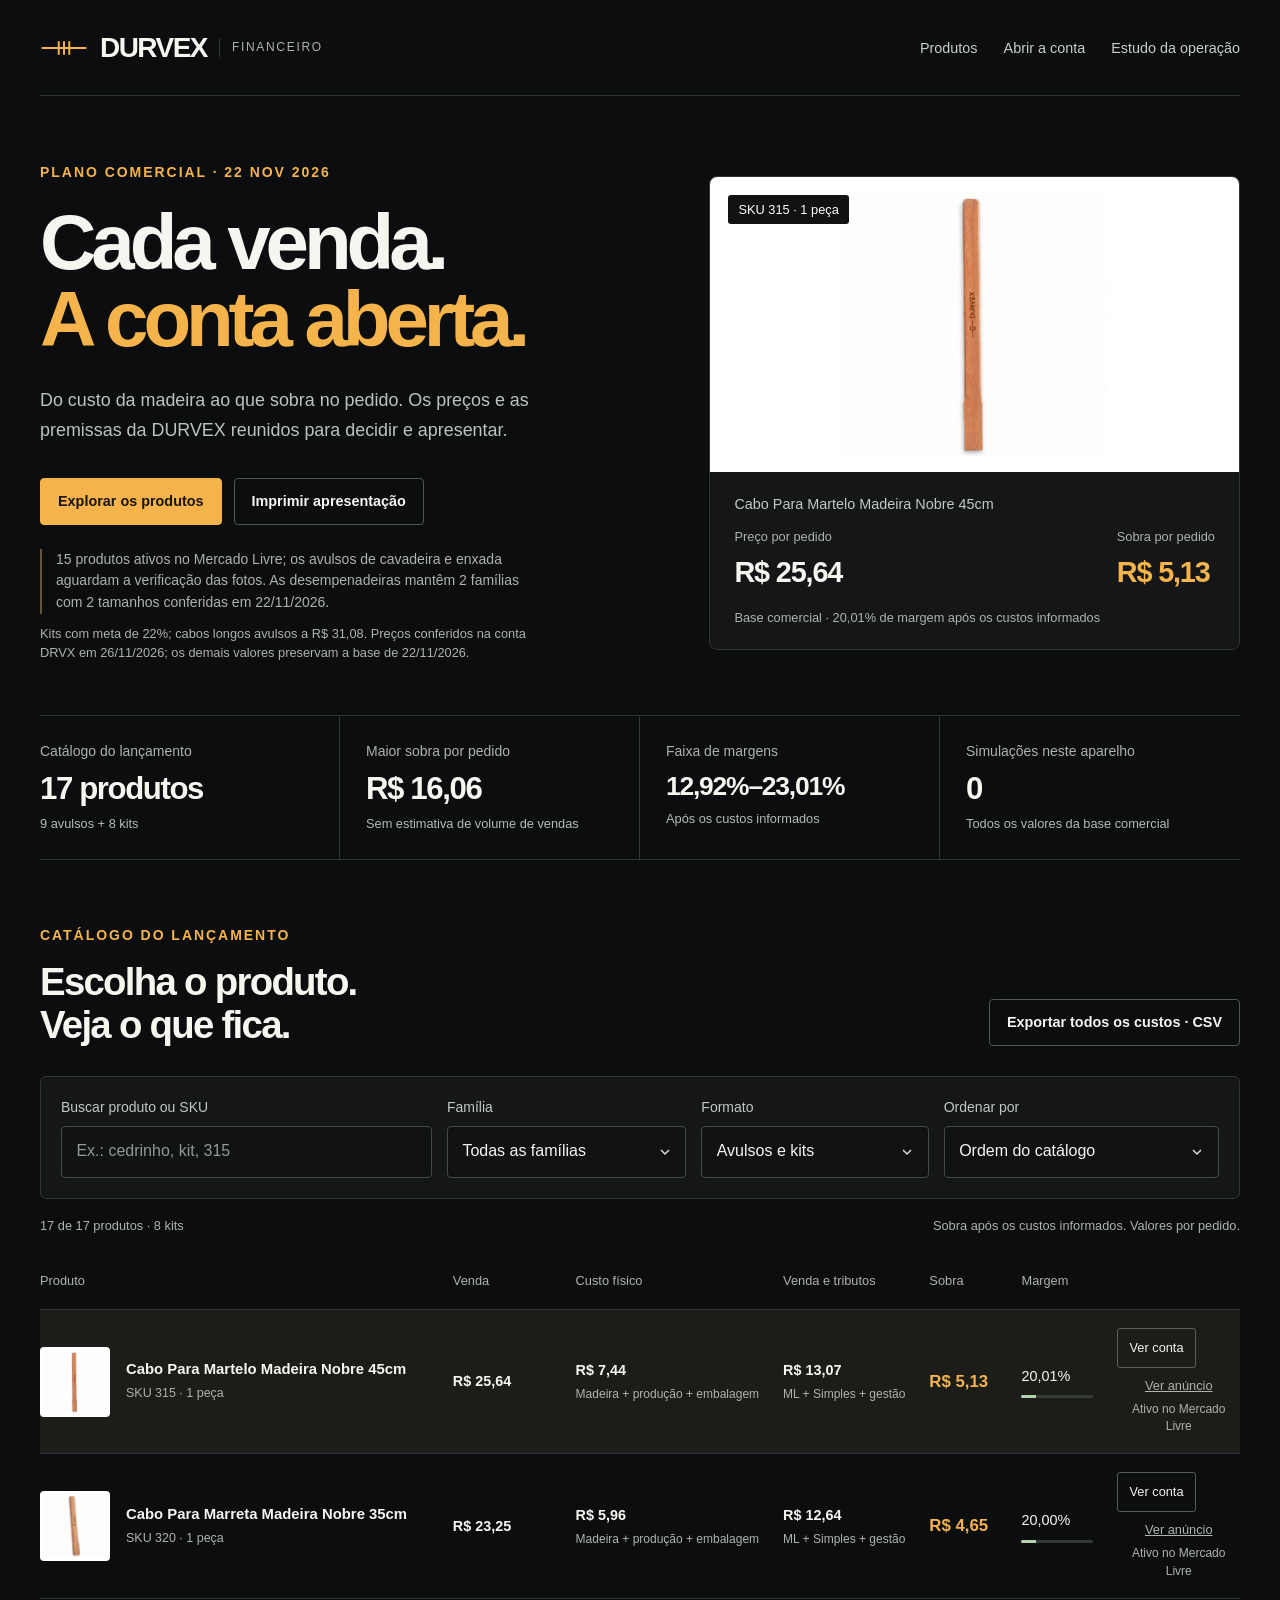
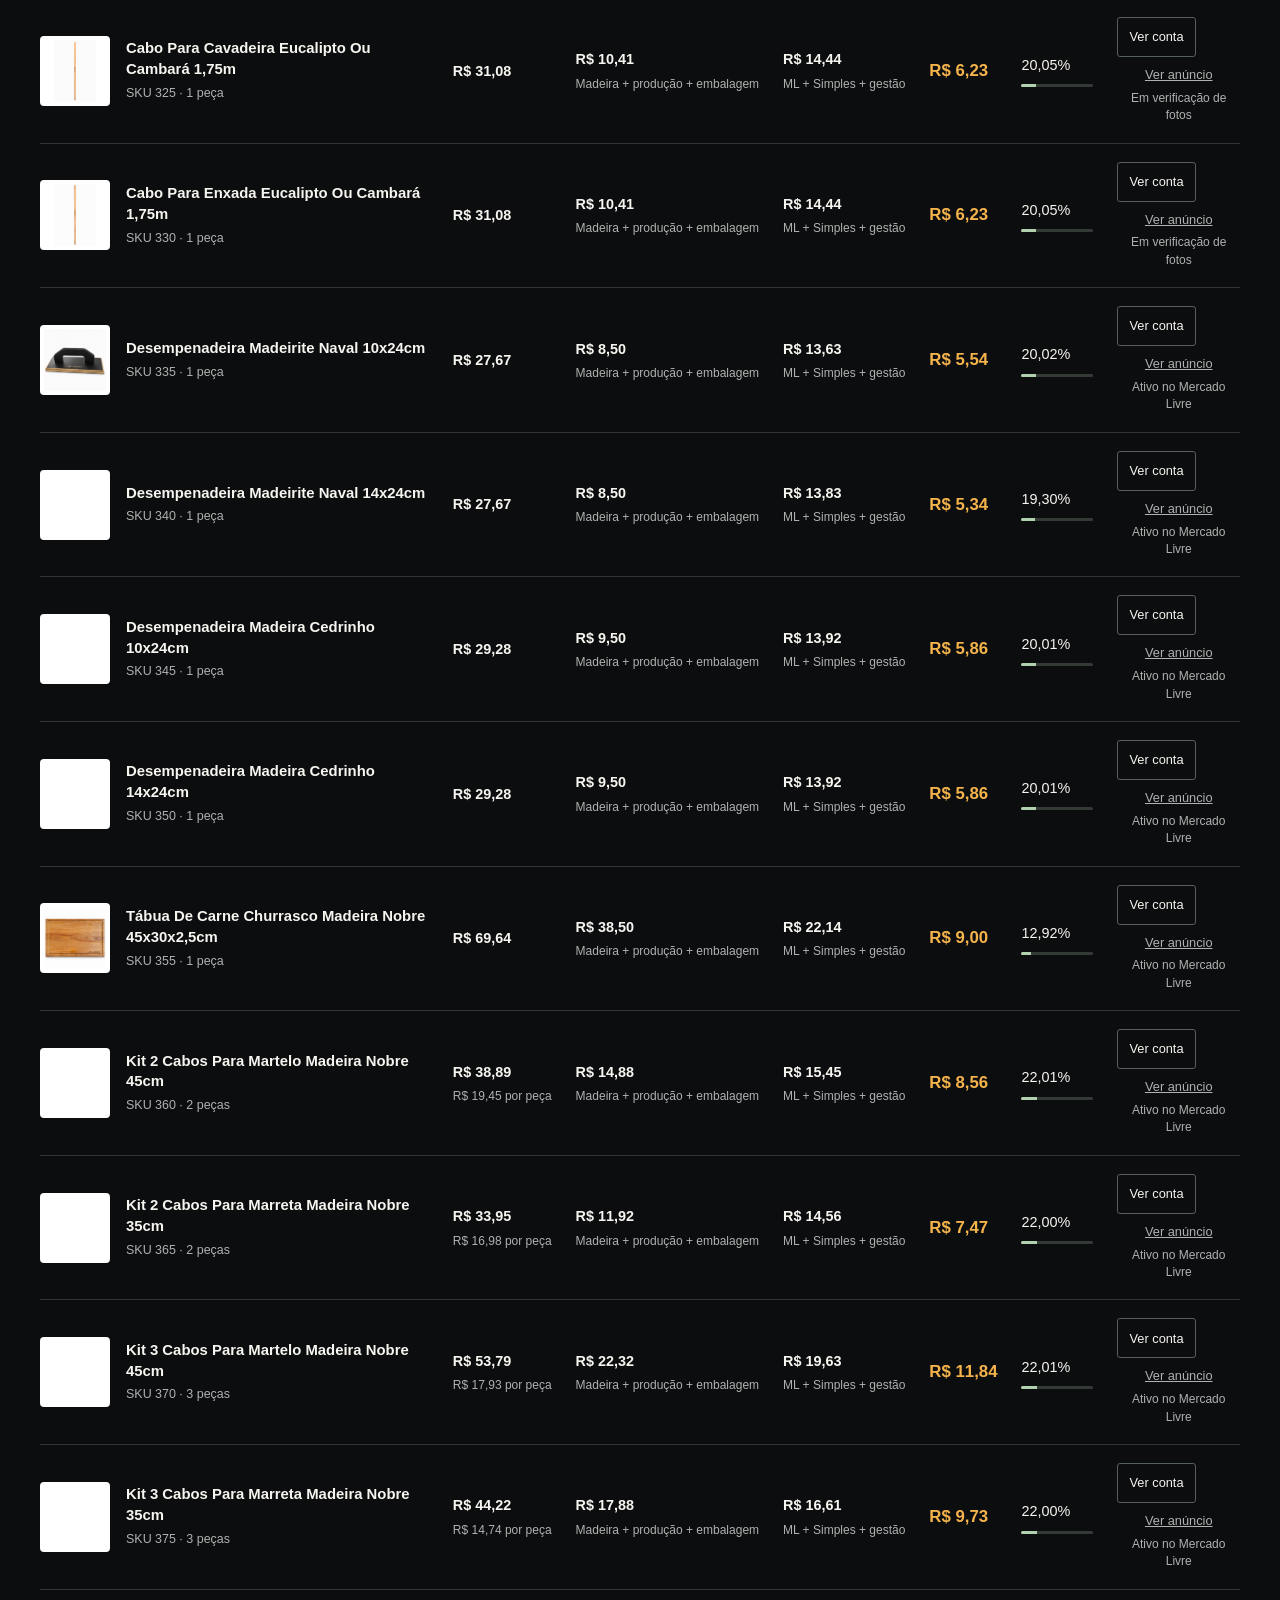
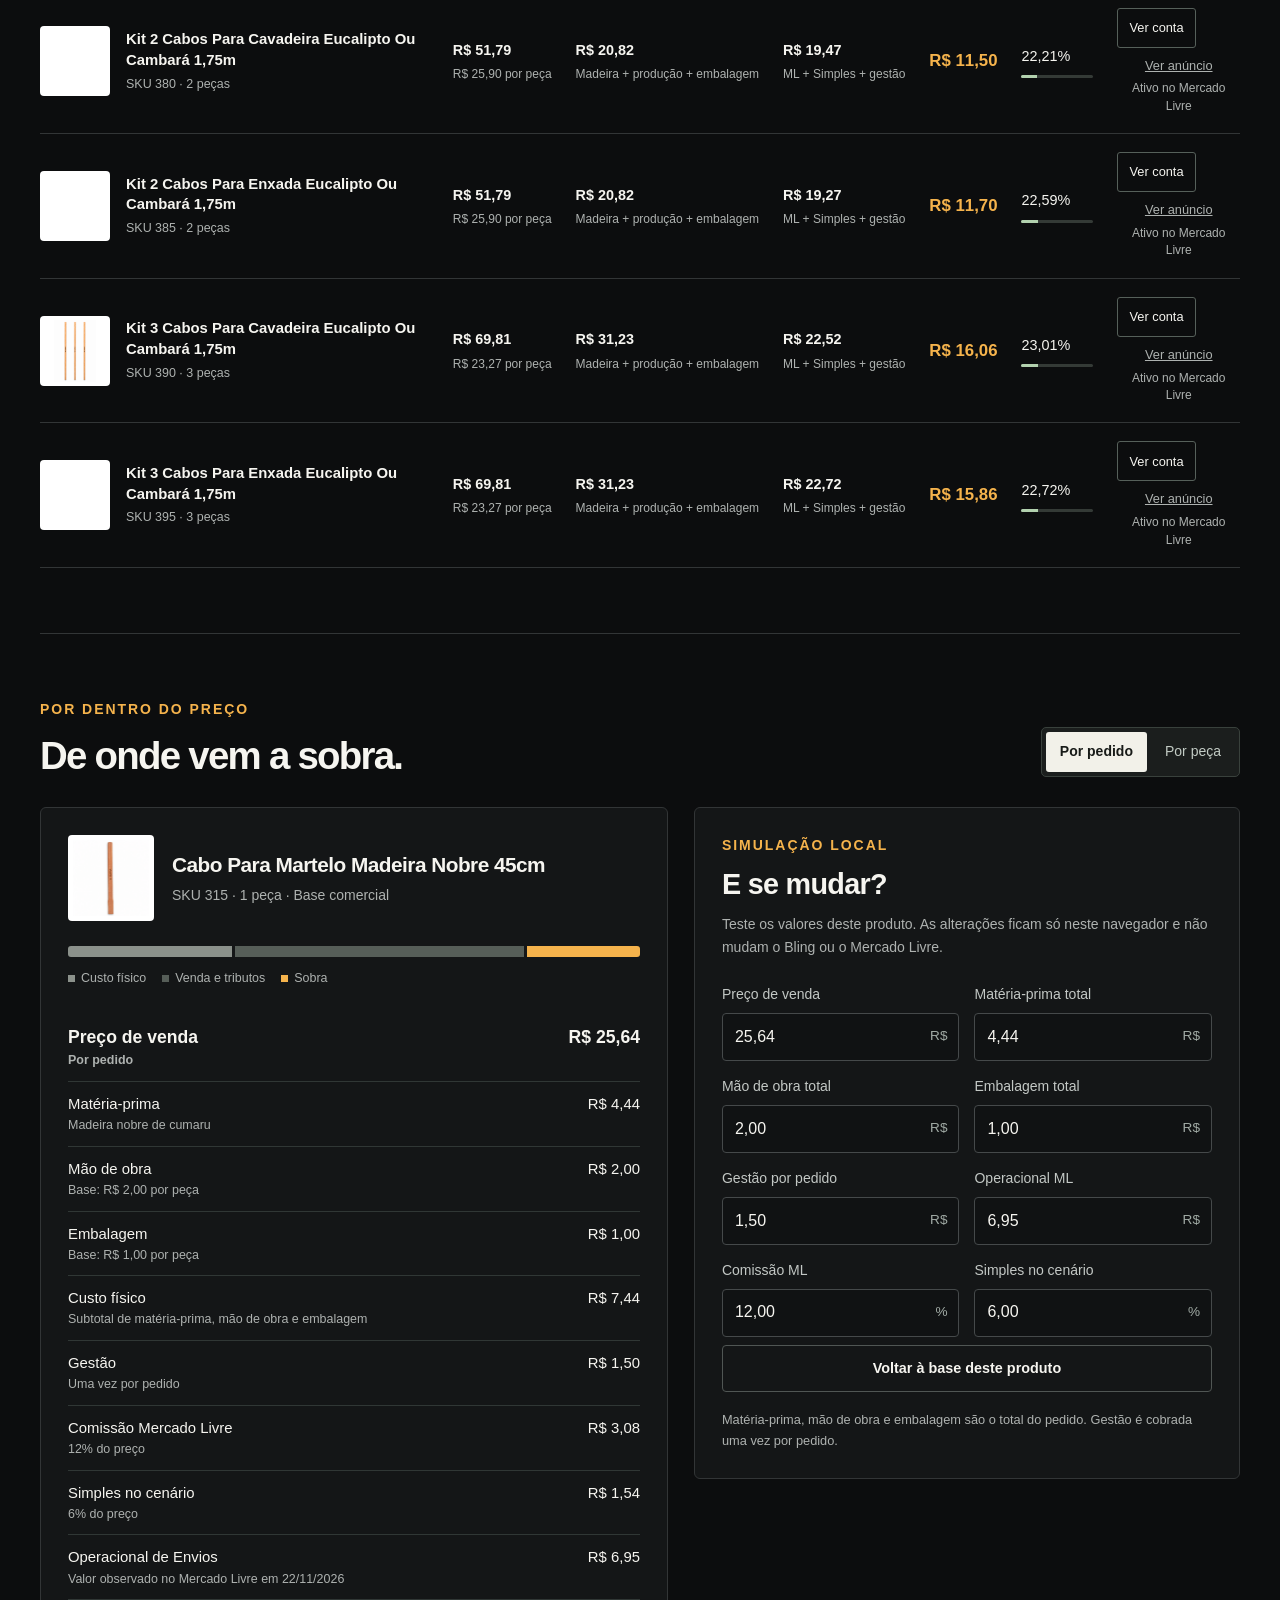
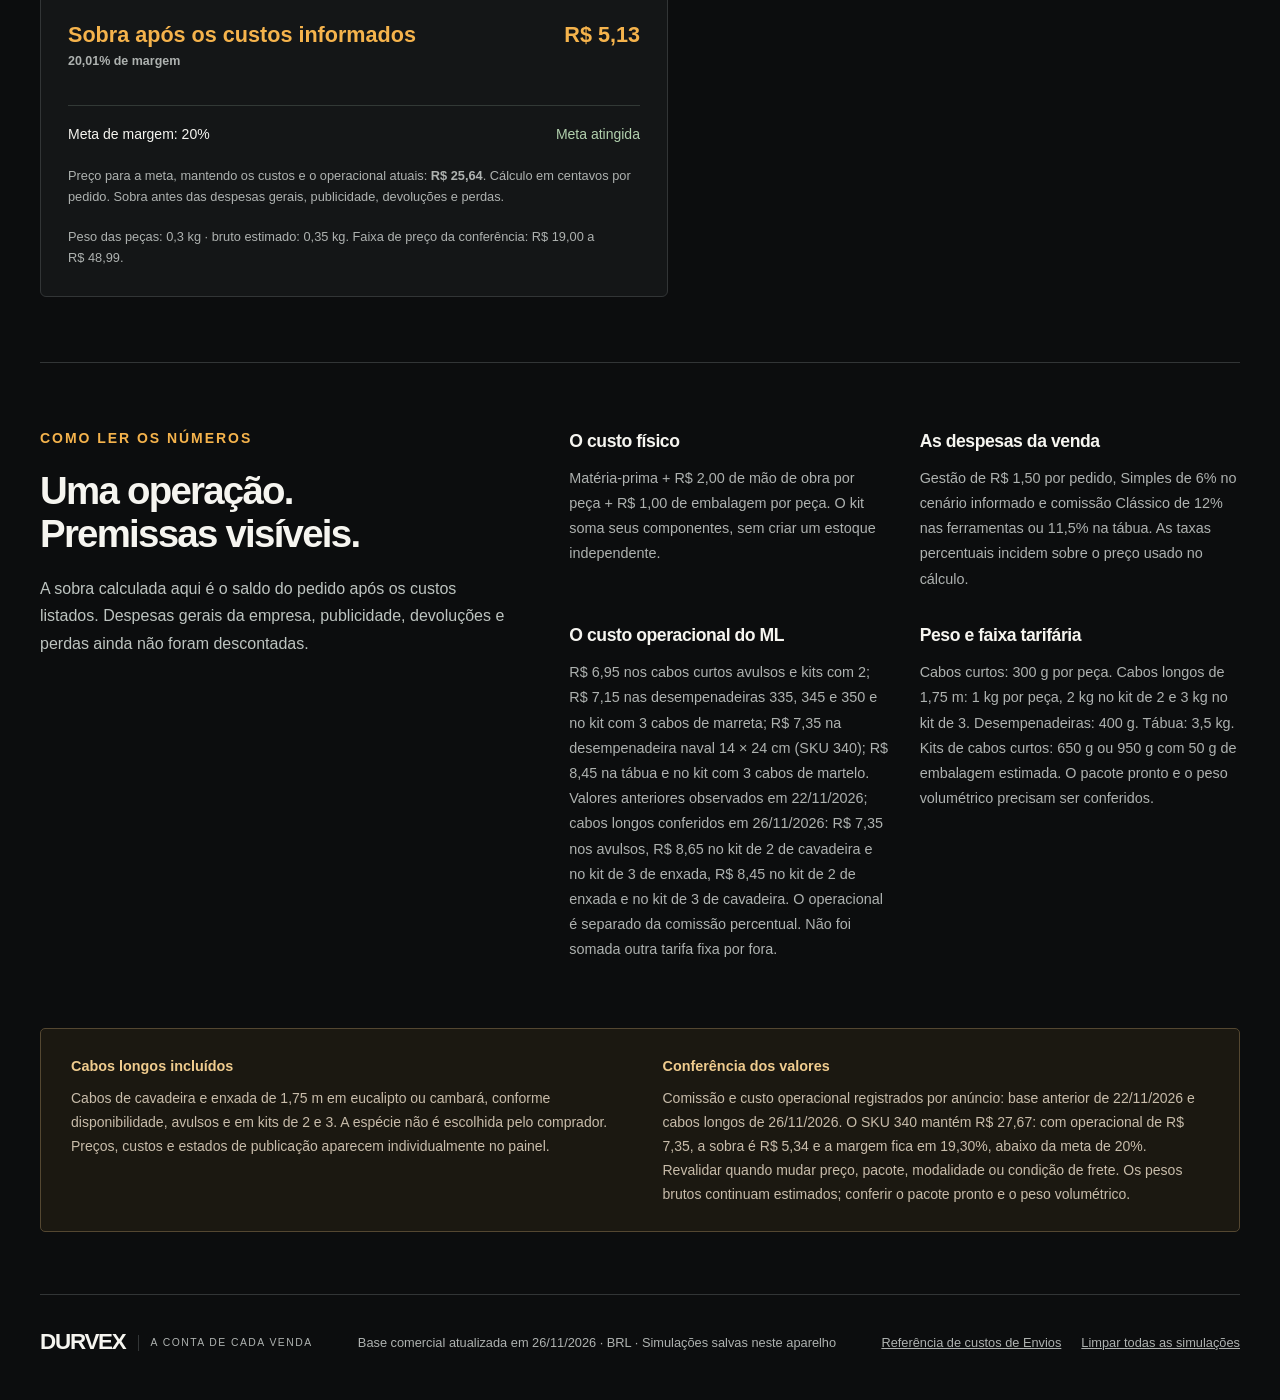
==== commit 92e06236: "Normaliza linhas do painel financeiro" ====
--- a/financeiro/index.html
+++ b/financeiro/index.html
@@ -1,44 +1,44 @@
-<!doctype html>
-<html lang="pt-BR">
-<head>
-  <meta charset="utf-8">
-  <meta name="viewport" content="width=device-width,initial-scale=1">
-  <meta name="color-scheme" content="dark">
-  <meta name="description" content="Preços, custos e margem por pedido da DURVEX. Compare o catálogo e simule cenários sem alterar os cadastros da operação.">
-  <title>DURVEX · A conta de cada venda</title>
-  <link rel="stylesheet" href="./financeiro.css">
-  <script defer src="./dados.js"></script>
-  <script defer src="./modelo.js"></script>
-  <script defer src="./app.js"></script>
-</head>
-<body>
-  <a class="skip" href="#catalogo">Ir para os produtos</a>
-  <header class="topbar wrap">
-    <a class="wordmark" href="./" aria-label="DURVEX, início do financeiro"><svg aria-hidden="true" viewBox="0 0 64 24"><path d="M2 12h60M25 3v18m7-18v18m7-18v18"/></svg>DURVEX<span>FINANCEIRO</span></a>
-    <nav aria-label="Navegação"><a href="#catalogo">Produtos</a><a href="#analise">Abrir a conta</a><a href="../">Estudo da operação</a></nav>
-  </header>
-  <main class="wrap">
-    <section class="hero" aria-labelledby="title">
-      <div class="hero-copy"><p class="eyebrow">PLANO COMERCIAL · 22 NOV 2026</p><h1 id="title">Cada venda.<br><span>A conta aberta.</span></h1><p class="lead">Do custo da madeira ao que sobra no pedido. Os preços e as premissas da DURVEX reunidos para decidir e apresentar.</p><div class="hero-actions"><a class="button primary" href="#catalogo">Explorar os produtos</a><button class="button" id="print" type="button">Imprimir apresentação</button></div><p class="launch-state" id="launchState">Situação dos anúncios conforme a última conferência da operação.</p><p class="price-state" id="priceState"></p></div>
-      <div class="featured" id="featured" aria-label="Resumo do produto selecionado"></div>
-    </section>
-    <section class="metrics" id="metrics" aria-label="Visão geral do catálogo"></section>
-    <section id="catalogo" class="section-block" aria-labelledby="catalog-title">
-      <div class="section-heading"><div><p class="eyebrow">CATÁLOGO DO LANÇAMENTO</p><h2 id="catalog-title">Escolha o produto.<br>Veja o que fica.</h2></div><button class="button" type="button" id="export">Exportar todos os custos · CSV</button></div>
-      <div class="toolbar"><label class="search-field"><span>Buscar produto ou SKU</span><input type="search" id="search" placeholder="Ex.: cedrinho, kit, 315" autocomplete="off"></label><label><span>Família</span><select id="family"><option value="all">Todas as famílias</option><option value="cabos">Cabos</option><option value="desempenadeiras">Desempenadeiras</option><option value="tabuas">Tábuas</option></select></label><label><span>Formato</span><select id="kind"><option value="all">Avulsos e kits</option><option value="avulso">Avulsos</option><option value="kit2">Kits com 2</option><option value="kit3">Kits com 3</option></select></label><label><span>Ordenar por</span><select id="sort"><option value="sku">Ordem do catálogo</option><option value="profit-desc">Maior sobra por pedido</option><option value="margin-desc">Maior margem</option><option value="price-asc">Menor preço</option><option value="price-desc">Maior preço</option></select></label></div>
-      <div class="list-caption"><p id="results" role="status"></p><p>Sobra após os custos informados. Valores por pedido.</p></div>
-      <div class="table-wrap"><table class="product-table"><thead><tr><th scope="col">Produto</th><th scope="col">Venda</th><th scope="col">Custo físico</th><th scope="col">Venda e tributos</th><th scope="col">Sobra</th><th scope="col">Margem</th><th scope="col"><span class="sr-only">Ação</span></th></tr></thead><tbody id="productRows"></tbody></table><p class="empty" id="empty" hidden>Nenhum produto com esses filtros. Tente outra busca.</p></div>
-    </section>
-    <section id="analise" class="section-block analysis" aria-labelledby="analysis-title">
-      <div class="section-heading"><div><p class="eyebrow">POR DENTRO DO PREÇO</p><h2 id="analysis-title">De onde vem a sobra.</h2></div><div class="segmented" role="group" aria-label="Base dos valores"><button id="basis-order" type="button" aria-pressed="true" data-basis="pedido">Por pedido</button><button id="basis-unit" type="button" aria-pressed="false" data-basis="peca">Por peça</button></div></div>
-      <div class="analysis-grid"><div class="account-panel"><div id="productAnalysis"></div></div><aside class="scenario-panel" aria-labelledby="scenario-title"><div class="scenario-head"><p class="eyebrow">SIMULAÇÃO LOCAL</p><h3 id="scenario-title">E se mudar?</h3><p>Teste os valores deste produto. As alterações ficam só neste navegador e não mudam o Bling ou o Mercado Livre.</p></div><form id="scenarioForm" novalidate><div class="field-grid" id="scenarioFields"></div><p class="form-message" id="formMessage" role="status"></p><button type="button" class="button full" id="resetProduct">Voltar à base deste produto</button></form><p class="scenario-foot">Matéria-prima, mão de obra e embalagem são o total do pedido. Gestão é cobrada uma vez por pedido.</p><div class="scenario-history" id="scenarioHistory" hidden><p id="historyMessage"></p><button type="button" class="button full" id="exportHistory">Baixar cenários anteriores · JSON</button></div></aside></div>
-    </section>
-    <section class="section-block assumptions" aria-labelledby="premissas-title"><div><p class="eyebrow">COMO LER OS NÚMEROS</p><h2 id="premissas-title">Uma operação.<br>Premissas visíveis.</h2><p class="lead small-lead">A sobra calculada aqui é o saldo do pedido após os custos listados. Despesas gerais da empresa, publicidade, devoluções e perdas ainda não foram descontadas.</p></div><div class="notes-grid"><article><h3>O custo físico</h3><p>Matéria-prima + R$ 2,00 de mão de obra por peça + R$ 1,00 de embalagem por peça. O kit soma seus componentes, sem criar um estoque independente.</p></article><article><h3>As despesas da venda</h3><p>Gestão de R$ 1,50 por pedido, Simples de 6% no cenário informado e comissão Clássico de 12% nas ferramentas ou 11,5% na tábua. As taxas percentuais incidem sobre o preço usado no cálculo.</p></article><article><h3>O custo operacional do ML</h3><p id="operationalNote">O operacional é registrado individualmente por anúncio, separado da comissão percentual. O painel apresenta a tarifa observada e a data da conferência; não foi somada outra tarifa fixa por fora.</p></article><article><h3>Peso e faixa tarifária</h3><p>Cabos curtos: 300 g por peça. Cabos longos de 1,75 m: 1 kg por peça, 2 kg no kit de 2 e 3 kg no kit de 3. Desempenadeiras: 400 g. Tábua: 3,5 kg. Kits de cabos curtos: 650 g ou 950 g com 50 g de embalagem estimada. O pacote pronto e o peso volumétrico precisam ser conferidos.</p></article></div></section>
-    <section class="scope-note"><div><strong>Cabos longos incluídos</strong><p>Cabos de cavadeira e enxada de 1,75 m em eucalipto ou cambará, conforme disponibilidade, avulsos e em kits de 2 e 3. A espécie não é escolhida pelo comprador. Preços, custos e estados de publicação aparecem individualmente no painel.</p></div><div><strong>Conferência dos valores</strong><p id="feeCheckNote">Substituir as premissas de comissão e Envios pelos valores efetivamente mostrados em cada anúncio. A base dos avulsos leves mantém a faixa conservadora de 0,5 a 1 kg.</p></div></section>
-    <section class="print-only"><h2>Custos completos por pedido</h2><p id="printSubtitle"></p><div id="printTable"></div><p>Simples 6% é premissa da operação. Comissões e custo operacional dependem da categoria, preço, peso e modalidade reais. Sobra antes de despesas gerais, Ads, devoluções e perdas. Sem projeção de volume de vendas.</p></section>
-    <footer class="footer"><div class="wordmark">DURVEX <span>A CONTA DE CADA VENDA</span></div><p>Base comercial atualizada em 26/11/2026 · BRL · Simulações salvas neste aparelho</p><div><a href="https://www.mercadolivre.com.br/ajuda/custos-envio-reputacao-verde-sem-reputacao_48392" target="_blank" rel="noopener noreferrer">Referência de custos de Envios</a><button type="button" id="resetAll">Limpar todas as simulações</button></div></footer>
-  </main>
-  <div class="toast" id="toast" role="status"></div>
-  <noscript><p class="noscript">Ative o JavaScript para explorar a conta dos produtos. A base também está disponível em <a href="./dados.json">dados.json</a>.</p></noscript>
-</body>
-</html>
+<!doctype html>
+<html lang="pt-BR">
+<head>
+  <meta charset="utf-8">
+  <meta name="viewport" content="width=device-width,initial-scale=1">
+  <meta name="color-scheme" content="dark">
+  <meta name="description" content="Preços, custos e margem por pedido da DURVEX. Compare o catálogo e simule cenários sem alterar os cadastros da operação.">
+  <title>DURVEX · A conta de cada venda</title>
+  <link rel="stylesheet" href="./financeiro.css">
+  <script defer src="./dados.js"></script>
+  <script defer src="./modelo.js"></script>
+  <script defer src="./app.js"></script>
+</head>
+<body>
+  <a class="skip" href="#catalogo">Ir para os produtos</a>
+  <header class="topbar wrap">
+    <a class="wordmark" href="./" aria-label="DURVEX, início do financeiro"><svg aria-hidden="true" viewBox="0 0 64 24"><path d="M2 12h60M25 3v18m7-18v18m7-18v18"/></svg>DURVEX<span>FINANCEIRO</span></a>
+    <nav aria-label="Navegação"><a href="#catalogo">Produtos</a><a href="#analise">Abrir a conta</a><a href="../">Estudo da operação</a></nav>
+  </header>
+  <main class="wrap">
+    <section class="hero" aria-labelledby="title">
+      <div class="hero-copy"><p class="eyebrow">PLANO COMERCIAL · 22 NOV 2026</p><h1 id="title">Cada venda.<br><span>A conta aberta.</span></h1><p class="lead">Do custo da madeira ao que sobra no pedido. Os preços e as premissas da DURVEX reunidos para decidir e apresentar.</p><div class="hero-actions"><a class="button primary" href="#catalogo">Explorar os produtos</a><button class="button" id="print" type="button">Imprimir apresentação</button></div><p class="launch-state" id="launchState">Situação dos anúncios conforme a última conferência da operação.</p><p class="price-state" id="priceState"></p></div>
+      <div class="featured" id="featured" aria-label="Resumo do produto selecionado"></div>
+    </section>
+    <section class="metrics" id="metrics" aria-label="Visão geral do catálogo"></section>
+    <section id="catalogo" class="section-block" aria-labelledby="catalog-title">
+      <div class="section-heading"><div><p class="eyebrow">CATÁLOGO DO LANÇAMENTO</p><h2 id="catalog-title">Escolha o produto.<br>Veja o que fica.</h2></div><button class="button" type="button" id="export">Exportar todos os custos · CSV</button></div>
+      <div class="toolbar"><label class="search-field"><span>Buscar produto ou SKU</span><input type="search" id="search" placeholder="Ex.: cedrinho, kit, 315" autocomplete="off"></label><label><span>Família</span><select id="family"><option value="all">Todas as famílias</option><option value="cabos">Cabos</option><option value="desempenadeiras">Desempenadeiras</option><option value="tabuas">Tábuas</option></select></label><label><span>Formato</span><select id="kind"><option value="all">Avulsos e kits</option><option value="avulso">Avulsos</option><option value="kit2">Kits com 2</option><option value="kit3">Kits com 3</option></select></label><label><span>Ordenar por</span><select id="sort"><option value="sku">Ordem do catálogo</option><option value="profit-desc">Maior sobra por pedido</option><option value="margin-desc">Maior margem</option><option value="price-asc">Menor preço</option><option value="price-desc">Maior preço</option></select></label></div>
+      <div class="list-caption"><p id="results" role="status"></p><p>Sobra após os custos informados. Valores por pedido.</p></div>
+      <div class="table-wrap"><table class="product-table"><thead><tr><th scope="col">Produto</th><th scope="col">Venda</th><th scope="col">Custo físico</th><th scope="col">Venda e tributos</th><th scope="col">Sobra</th><th scope="col">Margem</th><th scope="col"><span class="sr-only">Ação</span></th></tr></thead><tbody id="productRows"></tbody></table><p class="empty" id="empty" hidden>Nenhum produto com esses filtros. Tente outra busca.</p></div>
+    </section>
+    <section id="analise" class="section-block analysis" aria-labelledby="analysis-title">
+      <div class="section-heading"><div><p class="eyebrow">POR DENTRO DO PREÇO</p><h2 id="analysis-title">De onde vem a sobra.</h2></div><div class="segmented" role="group" aria-label="Base dos valores"><button id="basis-order" type="button" aria-pressed="true" data-basis="pedido">Por pedido</button><button id="basis-unit" type="button" aria-pressed="false" data-basis="peca">Por peça</button></div></div>
+      <div class="analysis-grid"><div class="account-panel"><div id="productAnalysis"></div></div><aside class="scenario-panel" aria-labelledby="scenario-title"><div class="scenario-head"><p class="eyebrow">SIMULAÇÃO LOCAL</p><h3 id="scenario-title">E se mudar?</h3><p>Teste os valores deste produto. As alterações ficam só neste navegador e não mudam o Bling ou o Mercado Livre.</p></div><form id="scenarioForm" novalidate><div class="field-grid" id="scenarioFields"></div><p class="form-message" id="formMessage" role="status"></p><button type="button" class="button full" id="resetProduct">Voltar à base deste produto</button></form><p class="scenario-foot">Matéria-prima, mão de obra e embalagem são o total do pedido. Gestão é cobrada uma vez por pedido.</p><div class="scenario-history" id="scenarioHistory" hidden><p id="historyMessage"></p><button type="button" class="button full" id="exportHistory">Baixar cenários anteriores · JSON</button></div></aside></div>
+    </section>
+    <section class="section-block assumptions" aria-labelledby="premissas-title"><div><p class="eyebrow">COMO LER OS NÚMEROS</p><h2 id="premissas-title">Uma operação.<br>Premissas visíveis.</h2><p class="lead small-lead">A sobra calculada aqui é o saldo do pedido após os custos listados. Despesas gerais da empresa, publicidade, devoluções e perdas ainda não foram descontadas.</p></div><div class="notes-grid"><article><h3>O custo físico</h3><p>Matéria-prima + R$ 2,00 de mão de obra por peça + R$ 1,00 de embalagem por peça. O kit soma seus componentes, sem criar um estoque independente.</p></article><article><h3>As despesas da venda</h3><p>Gestão de R$ 1,50 por pedido, Simples de 6% no cenário informado e comissão Clássico de 12% nas ferramentas ou 11,5% na tábua. As taxas percentuais incidem sobre o preço usado no cálculo.</p></article><article><h3>O custo operacional do ML</h3><p id="operationalNote">O operacional é registrado individualmente por anúncio, separado da comissão percentual. O painel apresenta a tarifa observada e a data da conferência; não foi somada outra tarifa fixa por fora.</p></article><article><h3>Peso e faixa tarifária</h3><p>Cabos curtos: 300 g por peça. Cabos longos de 1,75 m: 1 kg por peça, 2 kg no kit de 2 e 3 kg no kit de 3. Desempenadeiras: 400 g. Tábua: 3,5 kg. Kits de cabos curtos: 650 g ou 950 g com 50 g de embalagem estimada. O pacote pronto e o peso volumétrico precisam ser conferidos.</p></article></div></section>
+    <section class="scope-note"><div><strong>Cabos longos incluídos</strong><p>Cabos de cavadeira e enxada de 1,75 m em eucalipto ou cambará, conforme disponibilidade, avulsos e em kits de 2 e 3. A espécie não é escolhida pelo comprador. Preços, custos e estados de publicação aparecem individualmente no painel.</p></div><div><strong>Conferência dos valores</strong><p id="feeCheckNote">Substituir as premissas de comissão e Envios pelos valores efetivamente mostrados em cada anúncio. A base dos avulsos leves mantém a faixa conservadora de 0,5 a 1 kg.</p></div></section>
+    <section class="print-only"><h2>Custos completos por pedido</h2><p id="printSubtitle"></p><div id="printTable"></div><p>Simples 6% é premissa da operação. Comissões e custo operacional dependem da categoria, preço, peso e modalidade reais. Sobra antes de despesas gerais, Ads, devoluções e perdas. Sem projeção de volume de vendas.</p></section>
+    <footer class="footer"><div class="wordmark">DURVEX <span>A CONTA DE CADA VENDA</span></div><p>Base comercial atualizada em 26/11/2026 · BRL · Simulações salvas neste aparelho</p><div><a href="https://www.mercadolivre.com.br/ajuda/custos-envio-reputacao-verde-sem-reputacao_48392" target="_blank" rel="noopener noreferrer">Referência de custos de Envios</a><button type="button" id="resetAll">Limpar todas as simulações</button></div></footer>
+  </main>
+  <div class="toast" id="toast" role="status"></div>
+  <noscript><p class="noscript">Ative o JavaScript para explorar a conta dos produtos. A base também está disponível em <a href="./dados.json">dados.json</a>.</p></noscript>
+</body>
+</html>
